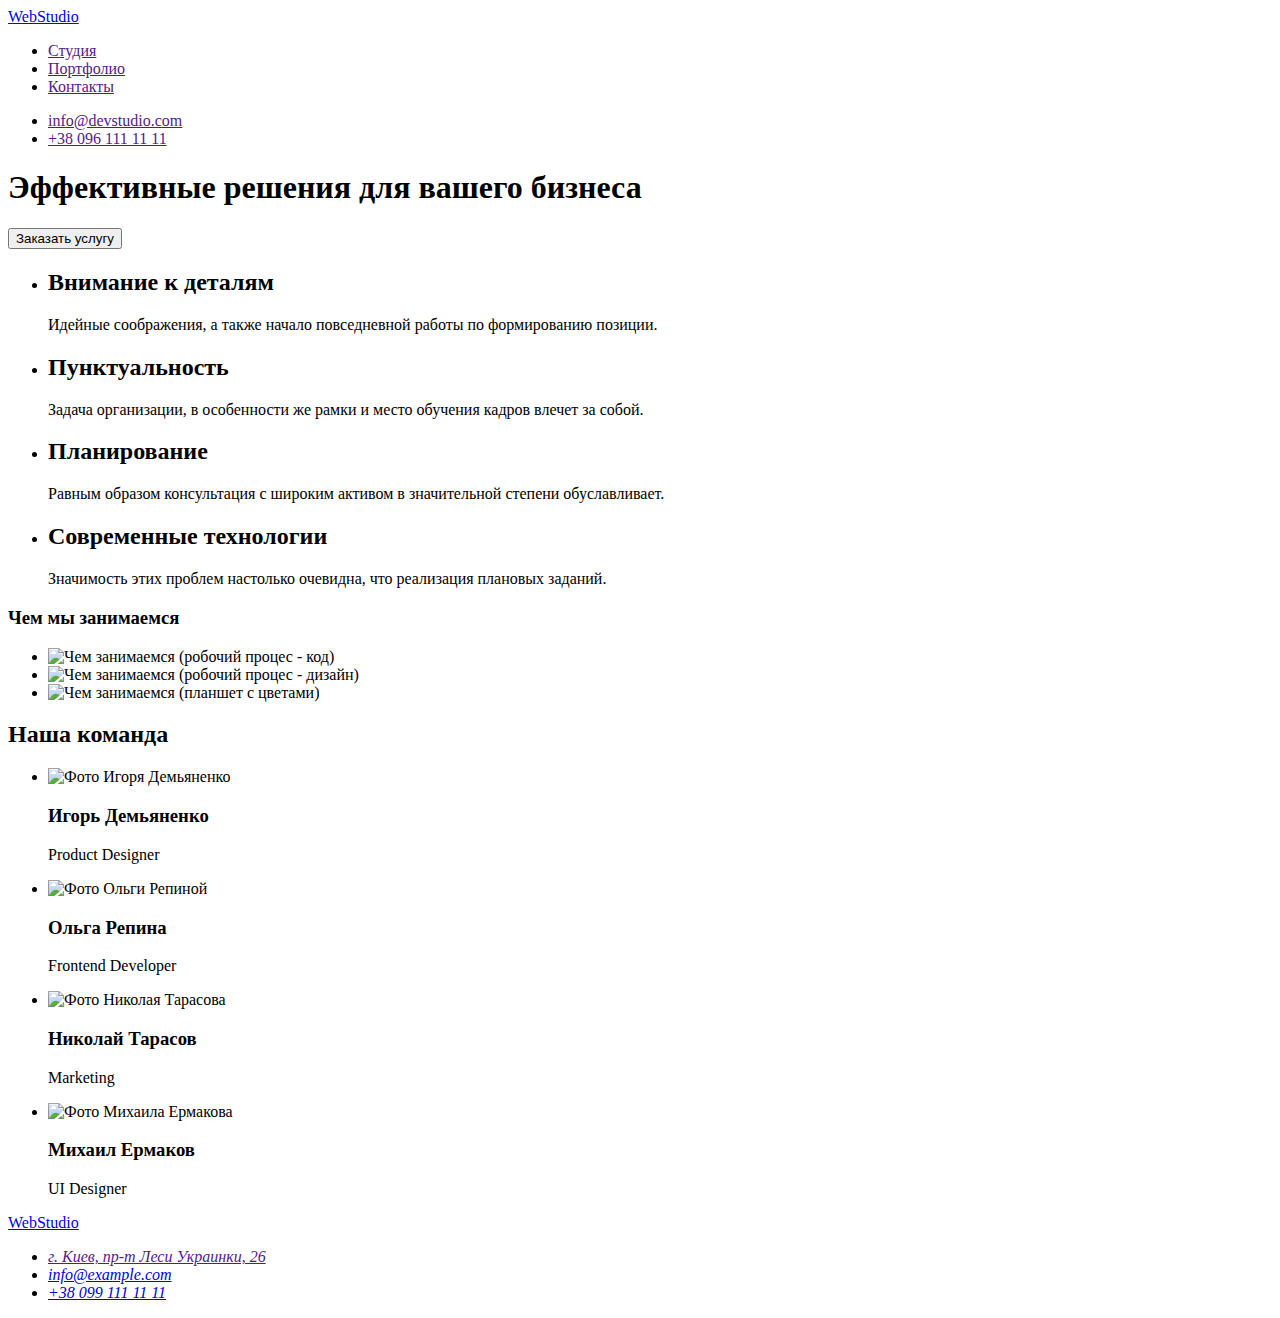
==== index.html @ c99914d7 "дороботка секции" ====
<!DOCTYPE html>
<html lang="en">
<head>
    <meta charset="UTF-8">
    <meta http-equiv="X-UA-Compatible" content="IE=edge">
    <meta name="viewport" content="width=device-width, initial-scale=1.0">
    <title>Document</title>
</head>
<body>
   
    <!--  Webpage header  --> 
    <header>

        <!--  Navigating to other pages  -->
        <nav>
          <a href="/"> WebStudio </a>

          <ul>
             <li><a href="">Студия</a></li>
             <li><a href="">Портфолио</a></li>
             <li><a href="">Контакты</a></li>
          </ul>
        </nav>


          <ul>
             <li><a href="">info@devstudio.com</a></li>
             <li><a href="">+38 096 111 11 11</a></li>
          </ul>

        
    </header>

<main>
    <!--  Hero section  -->
    
        <section>
            <h1>Эффективные решения для вашего бизнеса</h1>
            <button type="button">Заказать услугу</button>
        </section>

    


    <!--  Section 2  -->
    <section>
     <ul>
        <li>
            <h2>Внимание к деталям</h2>
            <p>Идейные соображения, а также начало повседневной работы по формированию позиции.</p>
        </li>
        <li>
            <h2>Пунктуальность</h2>
            <p>Задача организации, в особенности же рамки и место обучения кадров влечет за собой.</p>
        </li>
        <li>
            <h2>Планирование</h2>
            <p>Равным образом консультация с широким активом в значительной степени обуславливает.</p>
        </li>
        <li>
            <h2>Современные технологии</h2>
            <p>Значимость этих проблем настолько очевидна, что реализация плановых заданий.</p>
        </li>
     </ul>
    </section>

    <!--  Section 3  -->
    <section>
     <h3>Чем мы занимаемся</h3>

      <ul>
        <li>
            <img src="/css/imeges/sect2-1.jpg" alt="Чем занимаемся (робочий процес - код)" width="370" />
        </li>
        <li>
            <img src="/css/imeges/sect2-2.jpg" alt="Чем занимаемся (робочий процес - дизайн)" width="370" />
        </li>
        <li>
            <img src="/css/imeges/sect2-3.jpg" alt="Чем занимаемся (планшет с цветами)" width="370" />
        </li>
      </ul>
    </section>


    <!--  Section 4  -->
    <section>
    <h2>Наша команда</h2>

    <ul>
        <li>
            <img src="/css/imeges/sect3-1.jpg" alt=" Фото Игоря Демьяненко " width="270">
            <h3>Игорь Демьяненко</h3>
            <p>Product Designer</p>
        </li>
        <li>
            <img src="/css/imeges/sect3-2.jpg" alt="Фото Ольги Репиной" width="270">
            <h3>Ольга Репина</h3>
            <p>Frontend Developer</p>
        </li>
        <li>
            <img src="/css/imeges/sect3-3.jpg" alt="Фото Николая Тарасова" width="270">
            <h3>Николай Тарасов</h3>
            <p>Marketing</p>
        </li>
        <li>
            <img src="/css/imeges/sect3-4.jpg" alt="Фото Михаила Ермакова" width="270">
            <h3>Михаил Ермаков</h3>
            <p>UI Designer</p>
        </li>
        
    </ul>
    </section>
</main>


<!-- Footer  -->
<footer>

    <a href="/"> WebStudio </a>

    <address>
        <ul>
            <li>
                <a href="">г. Киев, пр-т Леси Украинки, 26</a>
            </li>
            <li>
                <a href="mailto:info@example.com" >info@example.com</a>
            </li>
            <li>
                <a href="tel:+38 099 111 11 11">+38 099 111 11 11</a>
            </li>
        </ul>
    </address>


</footer>
</body>
</html>
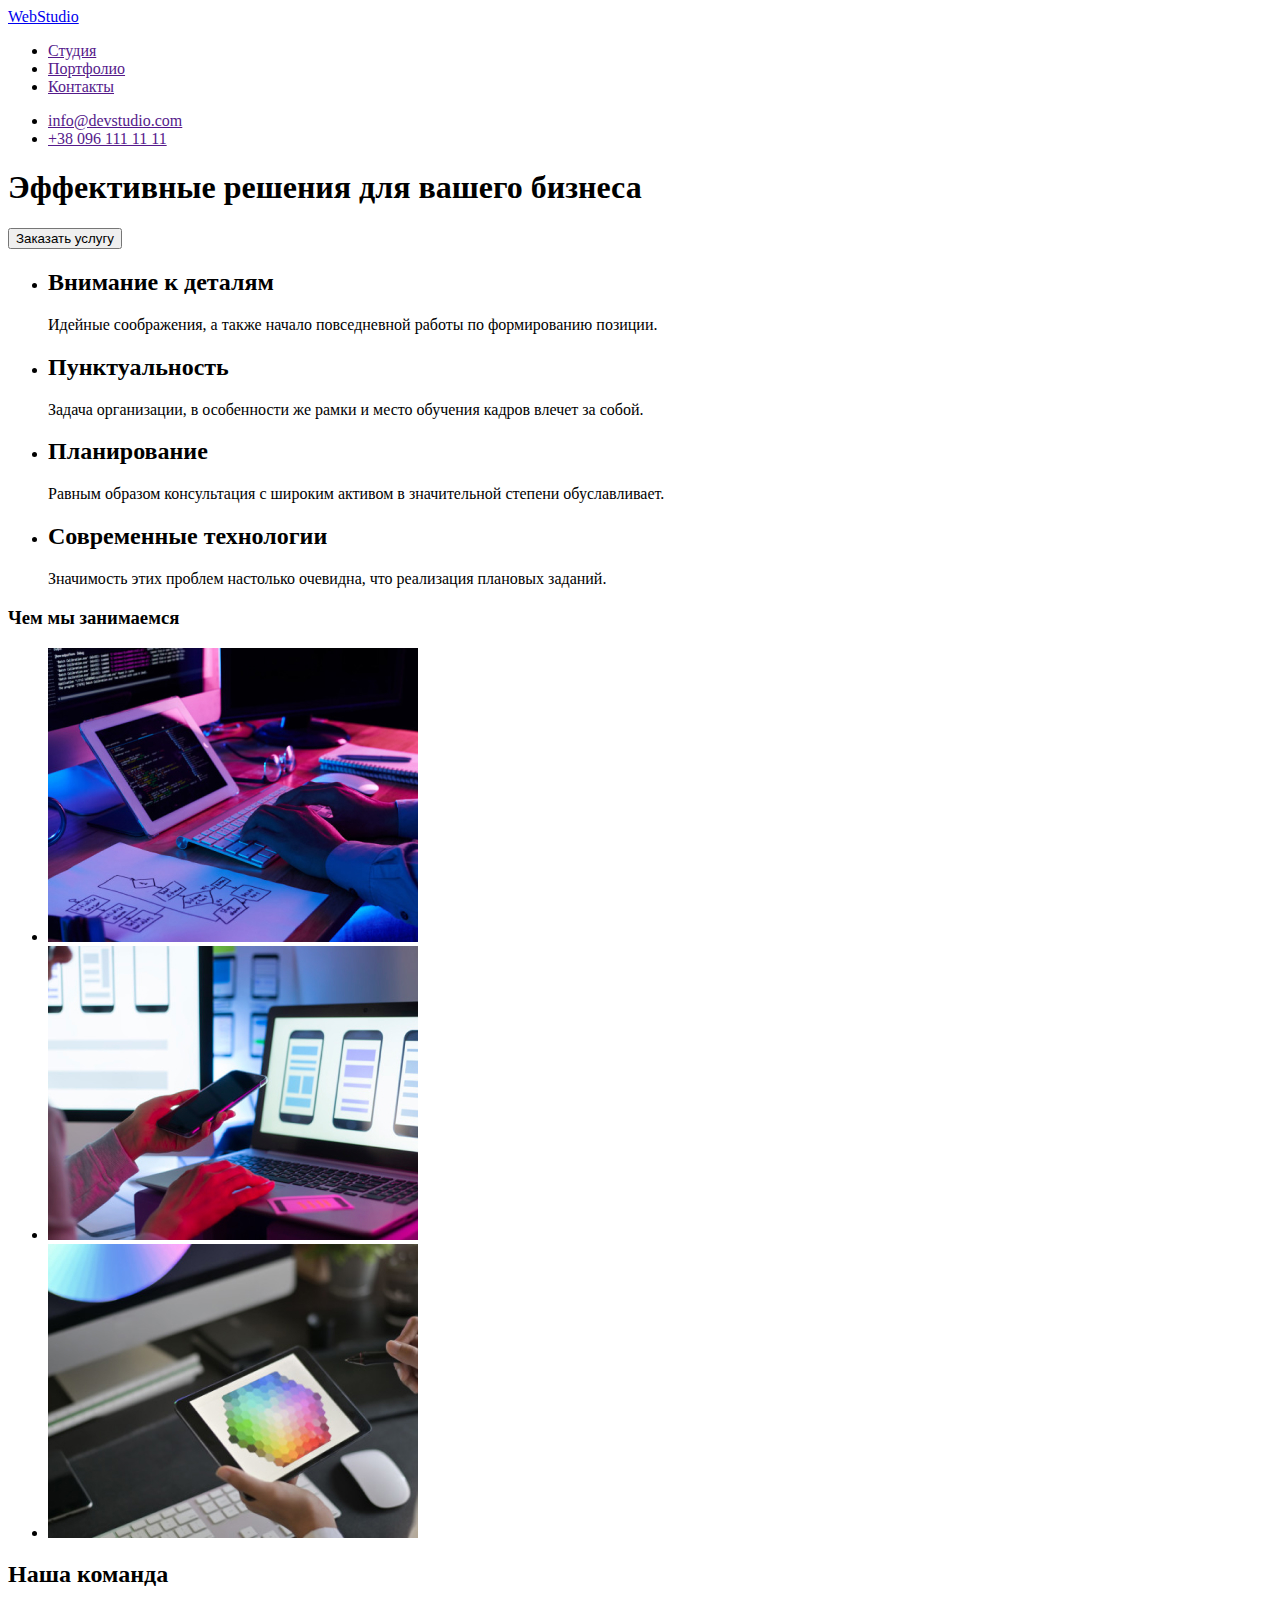
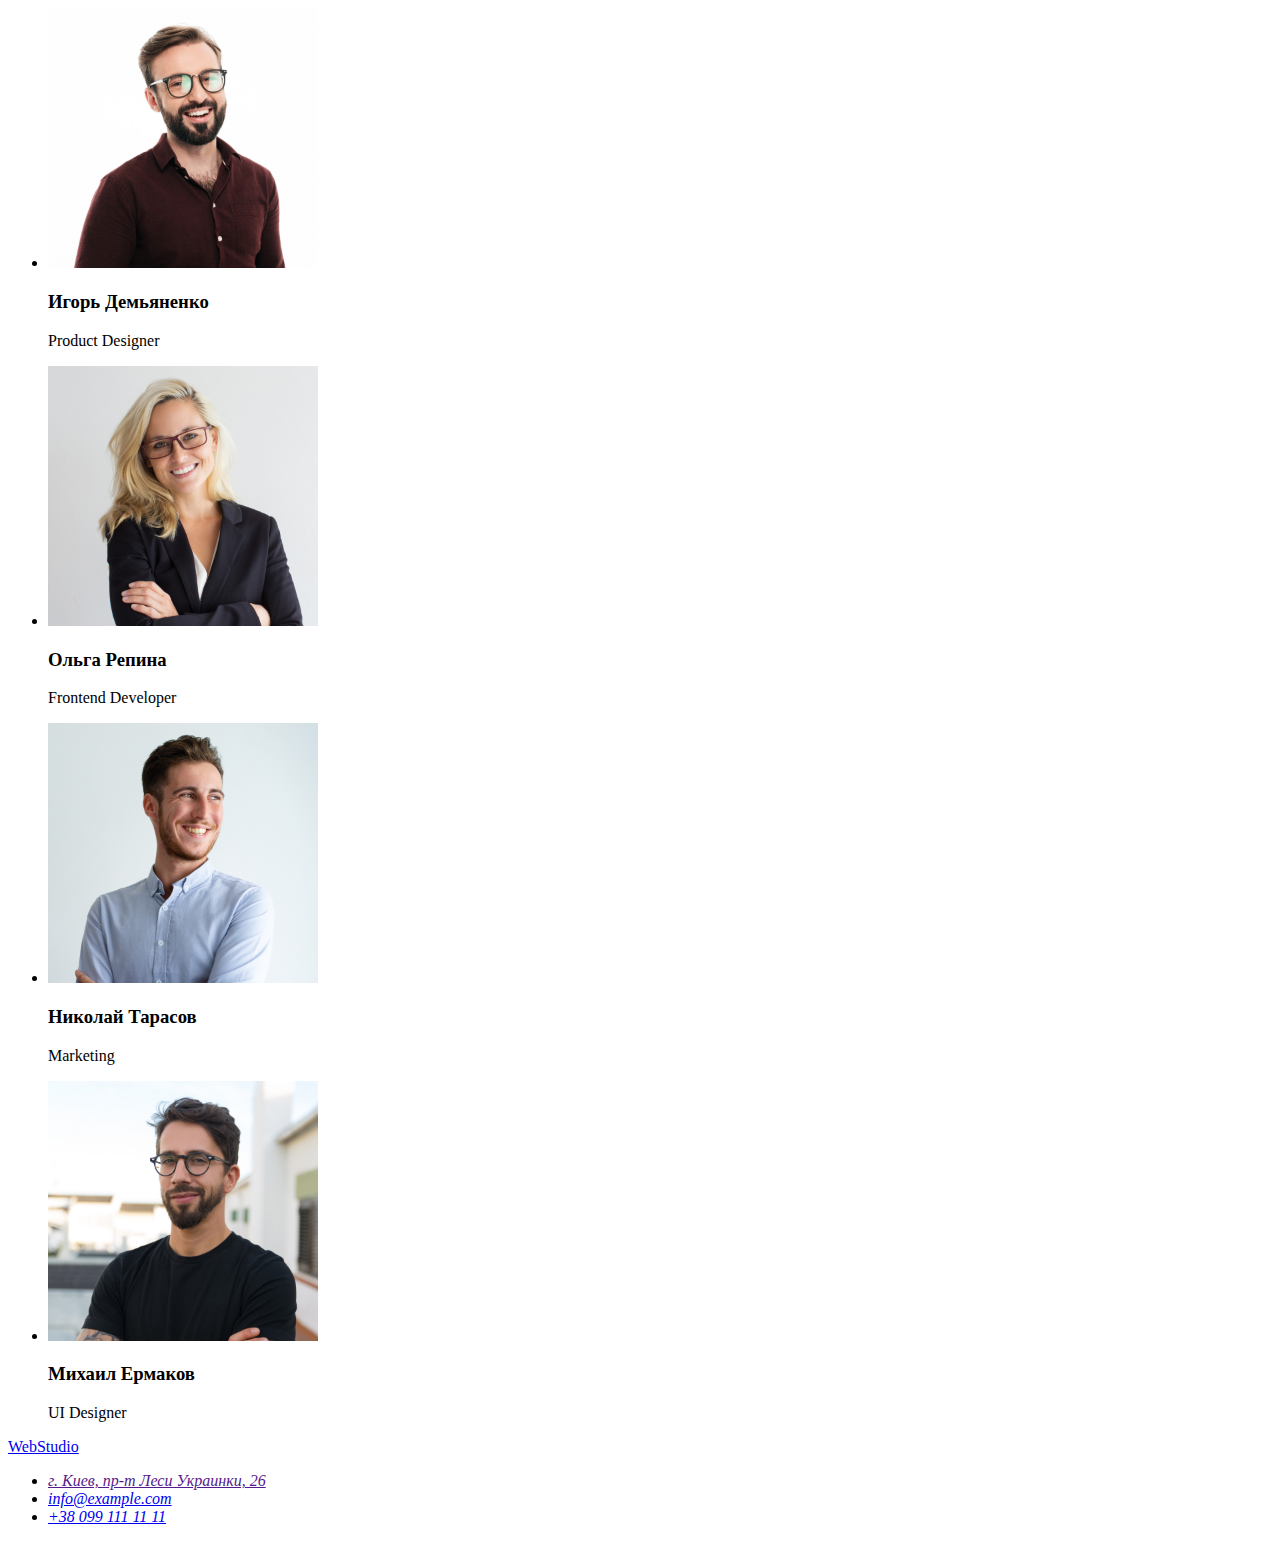
==== commit 76ce4ad3: "дороботка" ====
--- a/index.html
+++ b/index.html
@@ -70,13 +70,13 @@
 
       <ul>
         <li>
-            <img src="/css/imeges/sect2-1.jpg" alt="Чем занимаемся (робочий процес - код)" width="370" />
+            <img src="/imeges/sect2-1.jpg" alt="Чем занимаемся (робочий процес - код)" width="370" />
         </li>
         <li>
-            <img src="/css/imeges/sect2-2.jpg" alt="Чем занимаемся (робочий процес - дизайн)" width="370" />
+            <img src="/imeges/sect2-2.jpg" alt="Чем занимаемся (робочий процес - дизайн)" width="370" />
         </li>
         <li>
-            <img src="/css/imeges/sect2-3.jpg" alt="Чем занимаемся (планшет с цветами)" width="370" />
+            <img src="/imeges/sect2-3.jpg" alt="Чем занимаемся (планшет с цветами)" width="370" />
         </li>
       </ul>
     </section>
@@ -88,22 +88,22 @@
 
     <ul>
         <li>
-            <img src="/css/imeges/sect3-1.jpg" alt=" Фото Игоря Демьяненко " width="270">
+            <img src="/imeges/sect3-1.jpg" alt=" Фото Игоря Демьяненко " width="270">
             <h3>Игорь Демьяненко</h3>
             <p>Product Designer</p>
         </li>
         <li>
-            <img src="/css/imeges/sect3-2.jpg" alt="Фото Ольги Репиной" width="270">
+            <img src="/imeges/sect3-2.jpg" alt="Фото Ольги Репиной" width="270">
             <h3>Ольга Репина</h3>
             <p>Frontend Developer</p>
         </li>
         <li>
-            <img src="/css/imeges/sect3-3.jpg" alt="Фото Николая Тарасова" width="270">
+            <img src="/imeges/sect3-3.jpg" alt="Фото Николая Тарасова" width="270">
             <h3>Николай Тарасов</h3>
             <p>Marketing</p>
         </li>
         <li>
-            <img src="/css/imeges/sect3-4.jpg" alt="Фото Михаила Ермакова" width="270">
+            <img src="/imeges/sect3-4.jpg" alt="Фото Михаила Ермакова" width="270">
             <h3>Михаил Ермаков</h3>
             <p>UI Designer</p>
         </li>
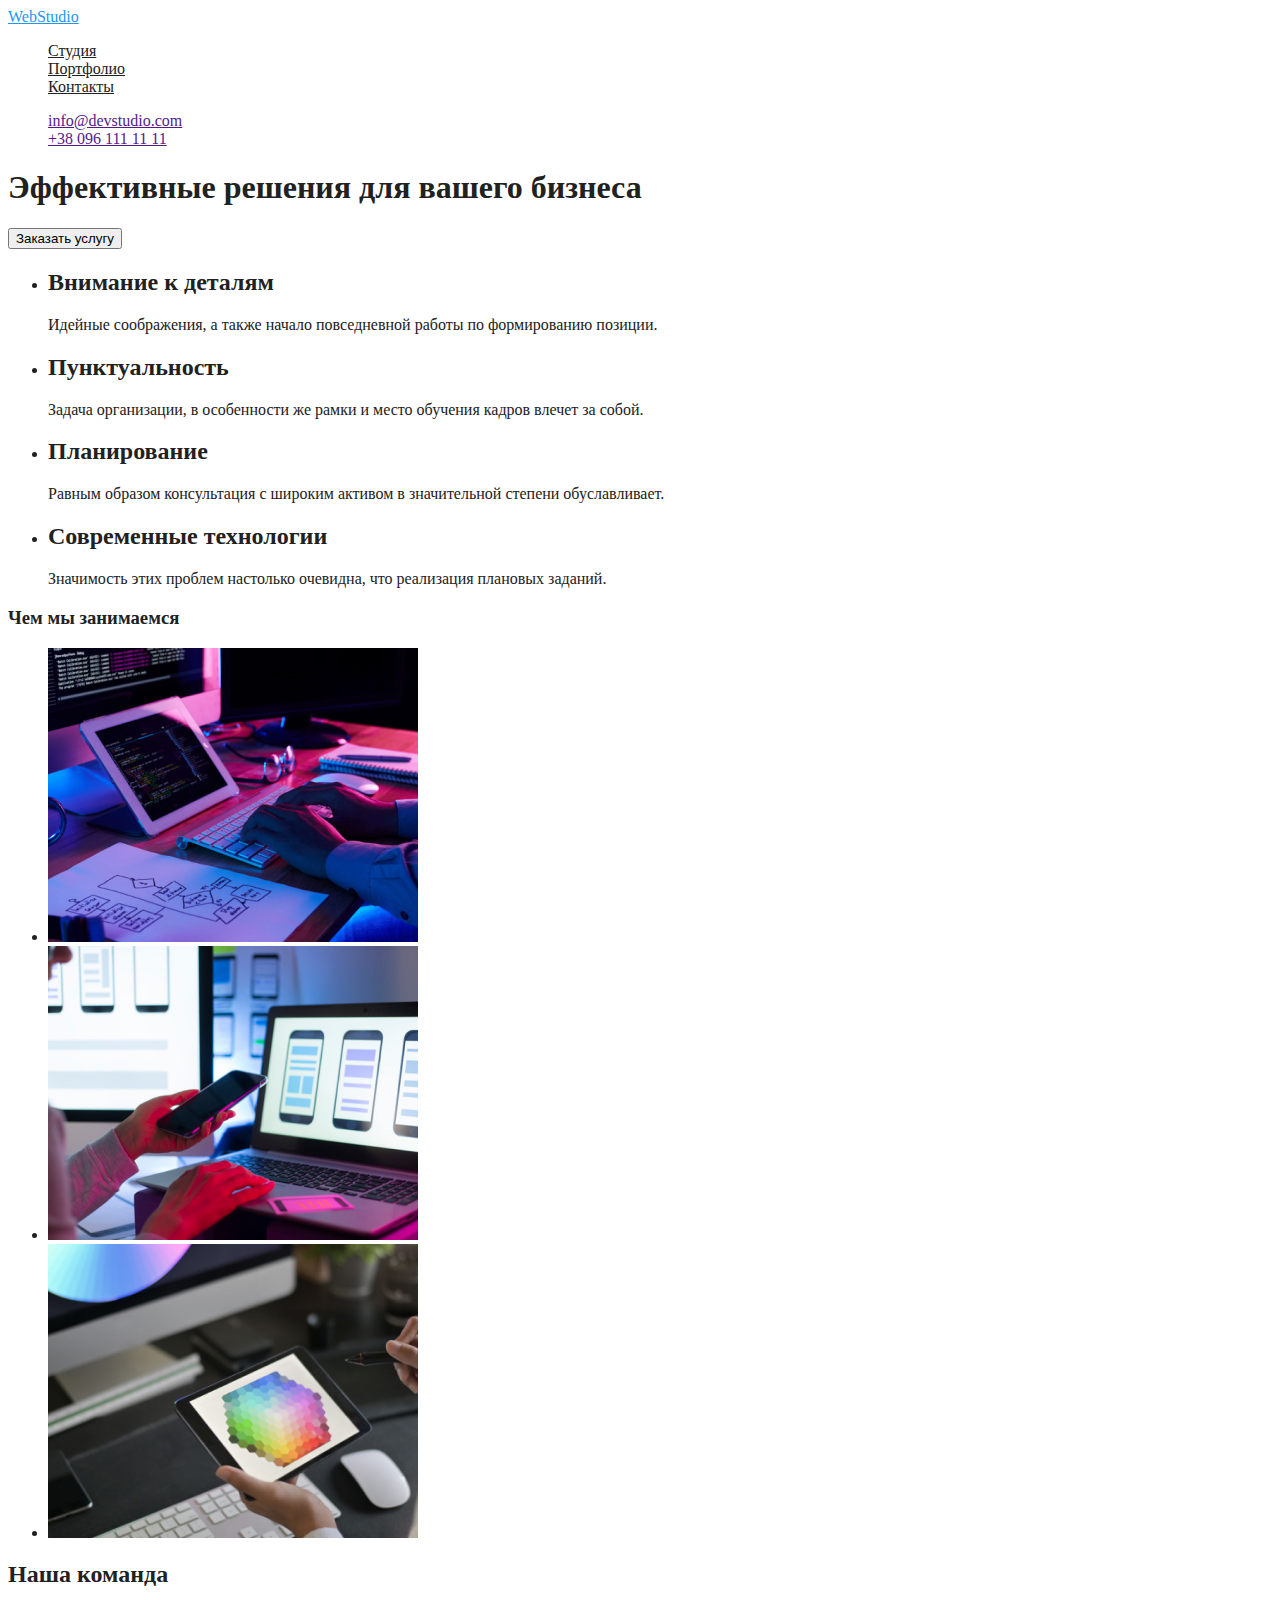
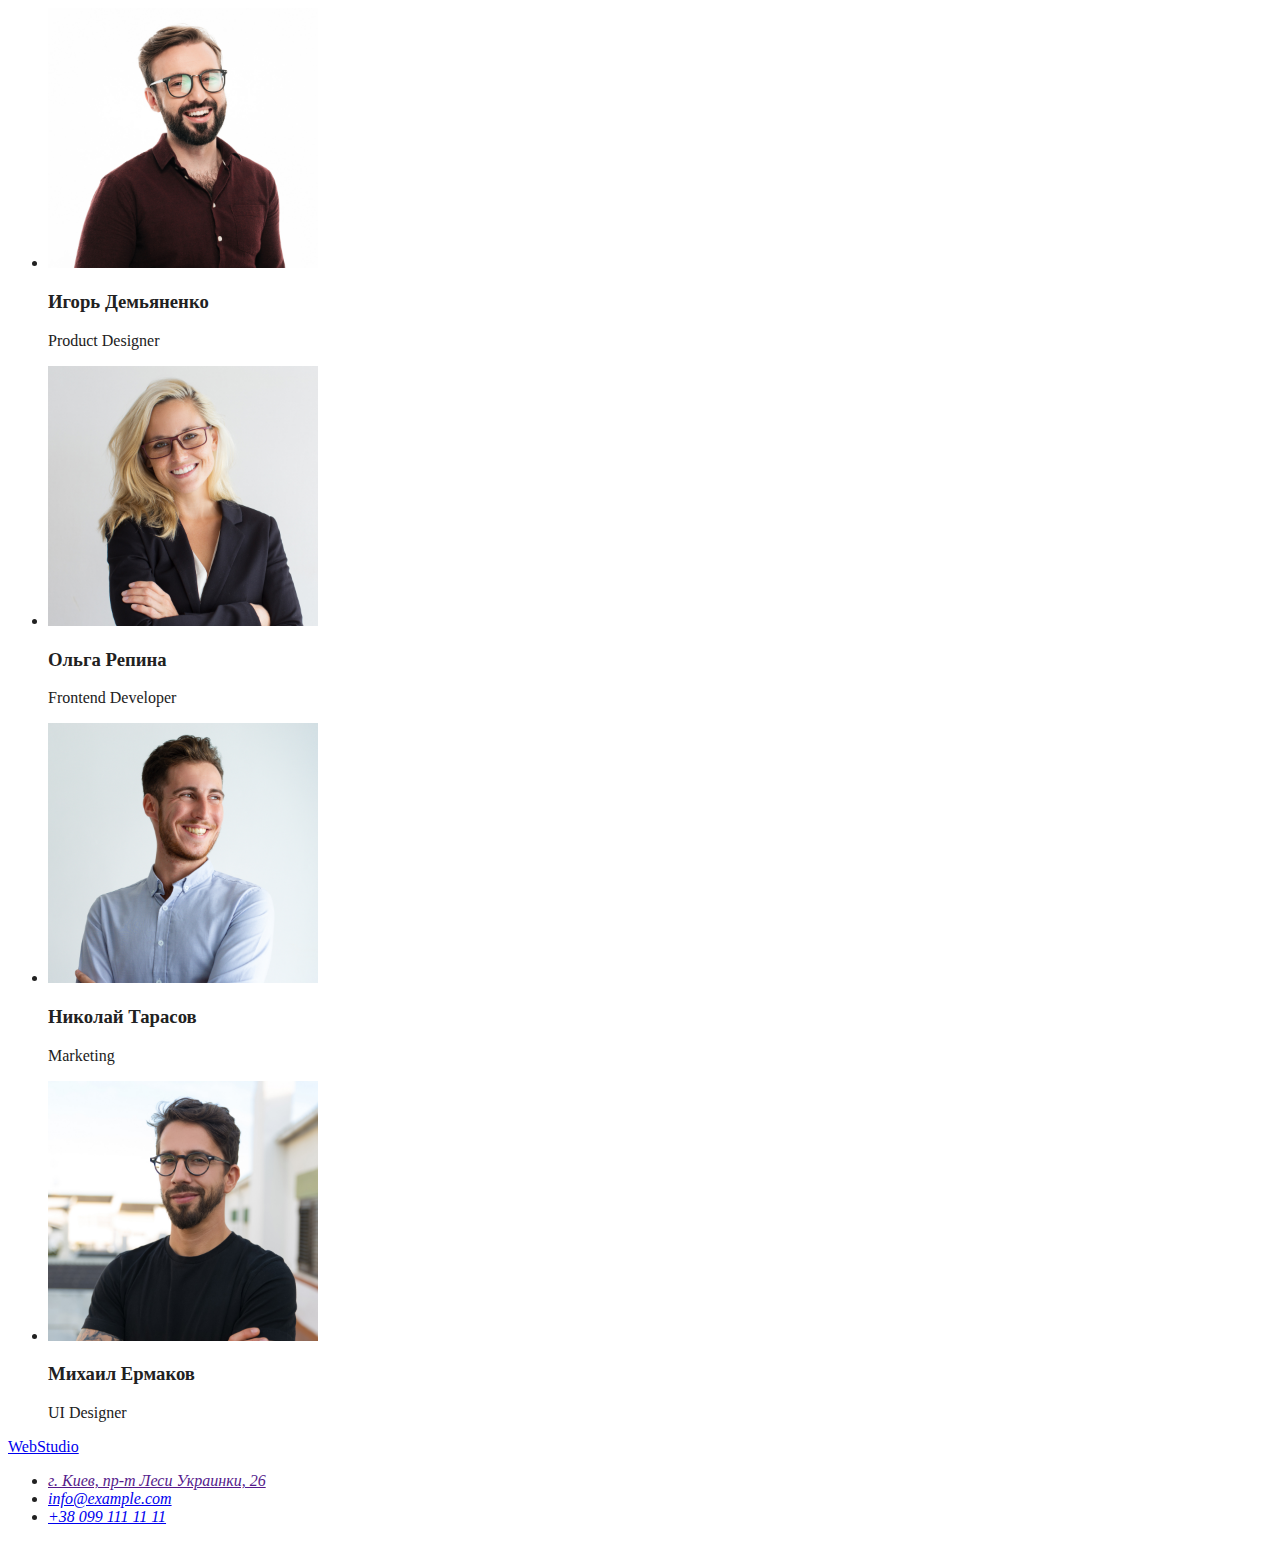
==== commit 1c9e8836: "css start work" ====
--- a/index.html
+++ b/index.html
@@ -5,6 +5,7 @@
     <meta http-equiv="X-UA-Compatible" content="IE=edge">
     <meta name="viewport" content="width=device-width, initial-scale=1.0">
     <title>Document</title>
+    <link rel="stylesheet" href="/css/style.css">
 </head>
 <body>
    
@@ -13,9 +14,9 @@
 
         <!--  Navigating to other pages  -->
         <nav>
-          <a href="/"> WebStudio </a>
+          <a href="/" class="logo"> WebStudio </a>
 
-          <ul>
+          <ul class=" site-nav  list">
              <li><a href="">Студия</a></li>
              <li><a href="">Портфолио</a></li>
              <li><a href="">Контакты</a></li>
@@ -23,7 +24,7 @@
         </nav>
 
 
-          <ul>
+          <ul class="auto-nav  list">
              <li><a href="">info@devstudio.com</a></li>
              <li><a href="">+38 096 111 11 11</a></li>
           </ul>
@@ -98,7 +99,7 @@
             <p>Frontend Developer</p>
         </li>
         <li>
-            <img src="/imeges/sect3-3.jpg" alt="Фото Николая Тарасова" width="270">
+            <img src="./imeges/sect3-3.jpg" alt="Фото Николая Тарасова" width="270">
             <h3>Николай Тарасов</h3>
             <p>Marketing</p>
         </li>
--- a/css/style.css
+++ b/css/style.css
@@ -0,0 +1,20 @@
+body{
+    color: #212121;
+}
+
+.list{
+    list-style: none;
+}
+/* Heder */
+.logo{
+    color: #2196F3;
+}
+
+/* Site navigation */
+.site-nav a{
+    color: #212121;
+}
+.site-nav :hover , 
+.site-nav :focus{
+    color: #2196F3;
+}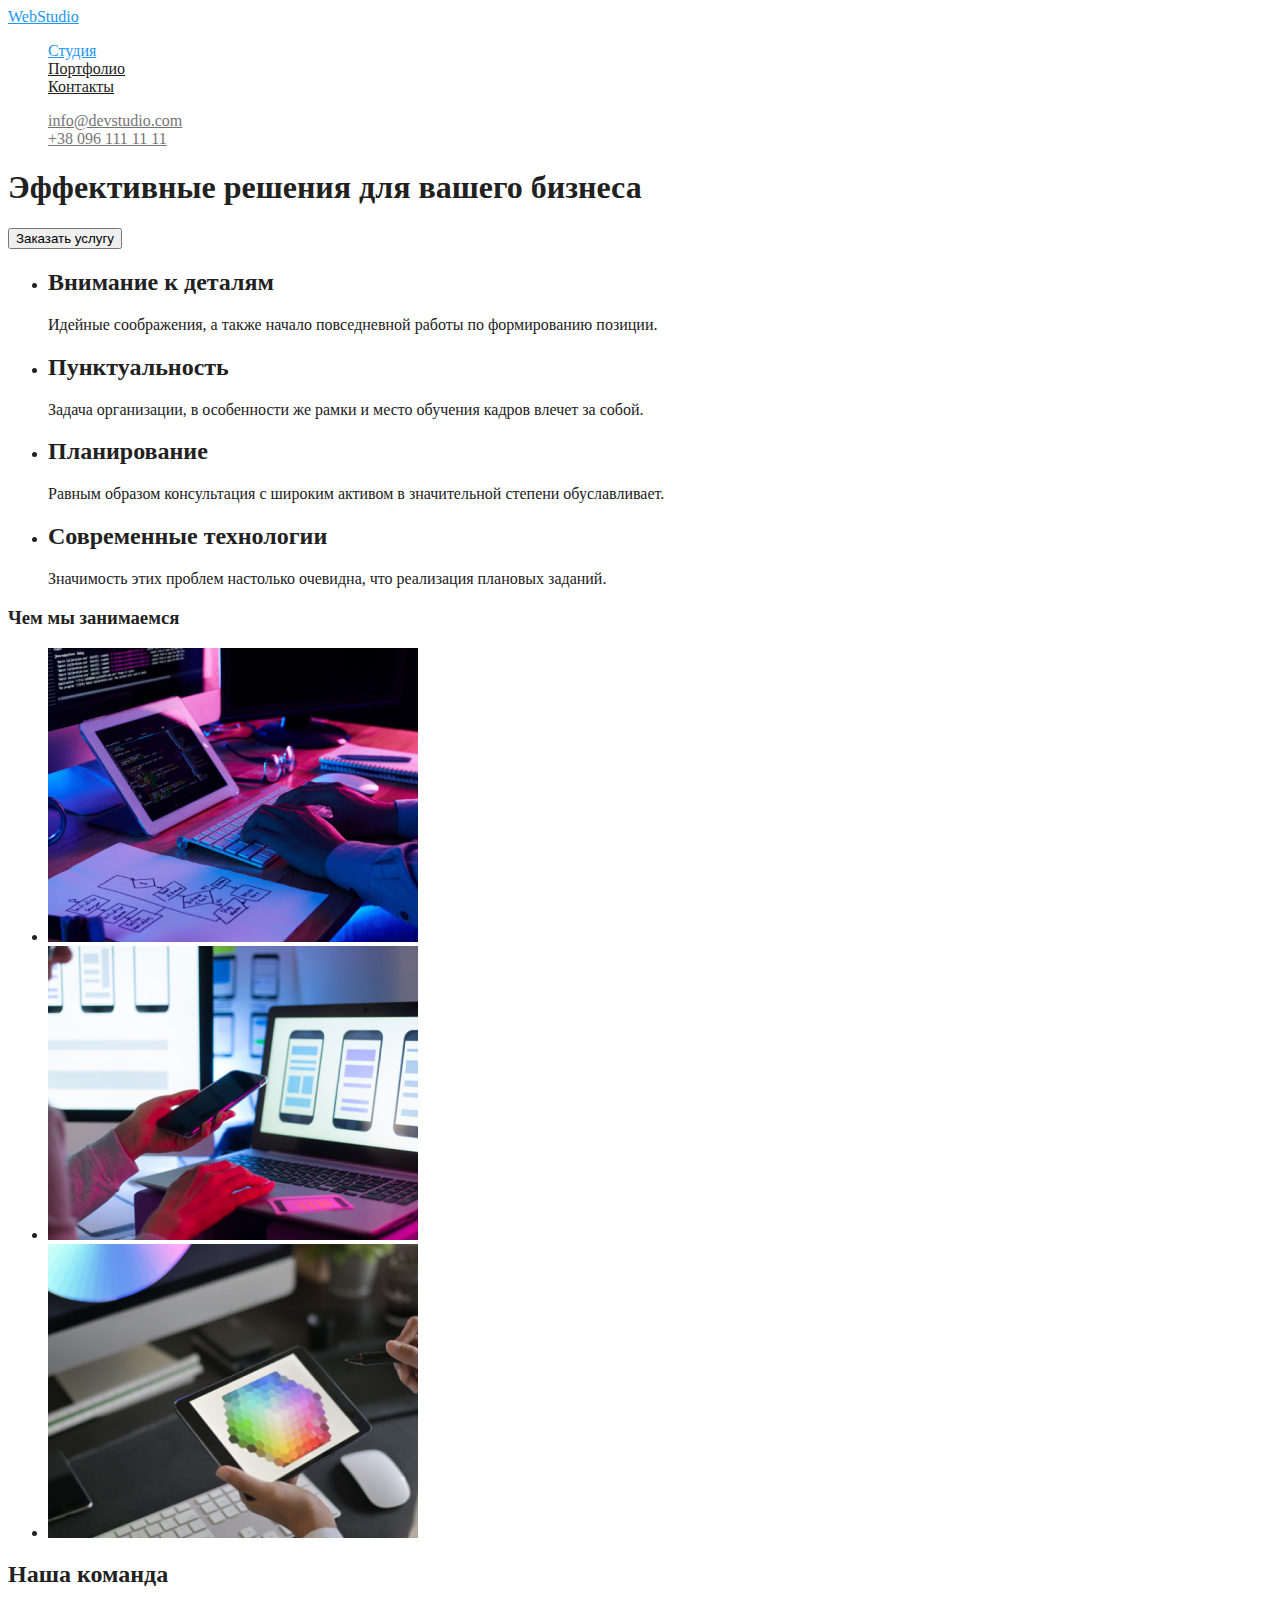
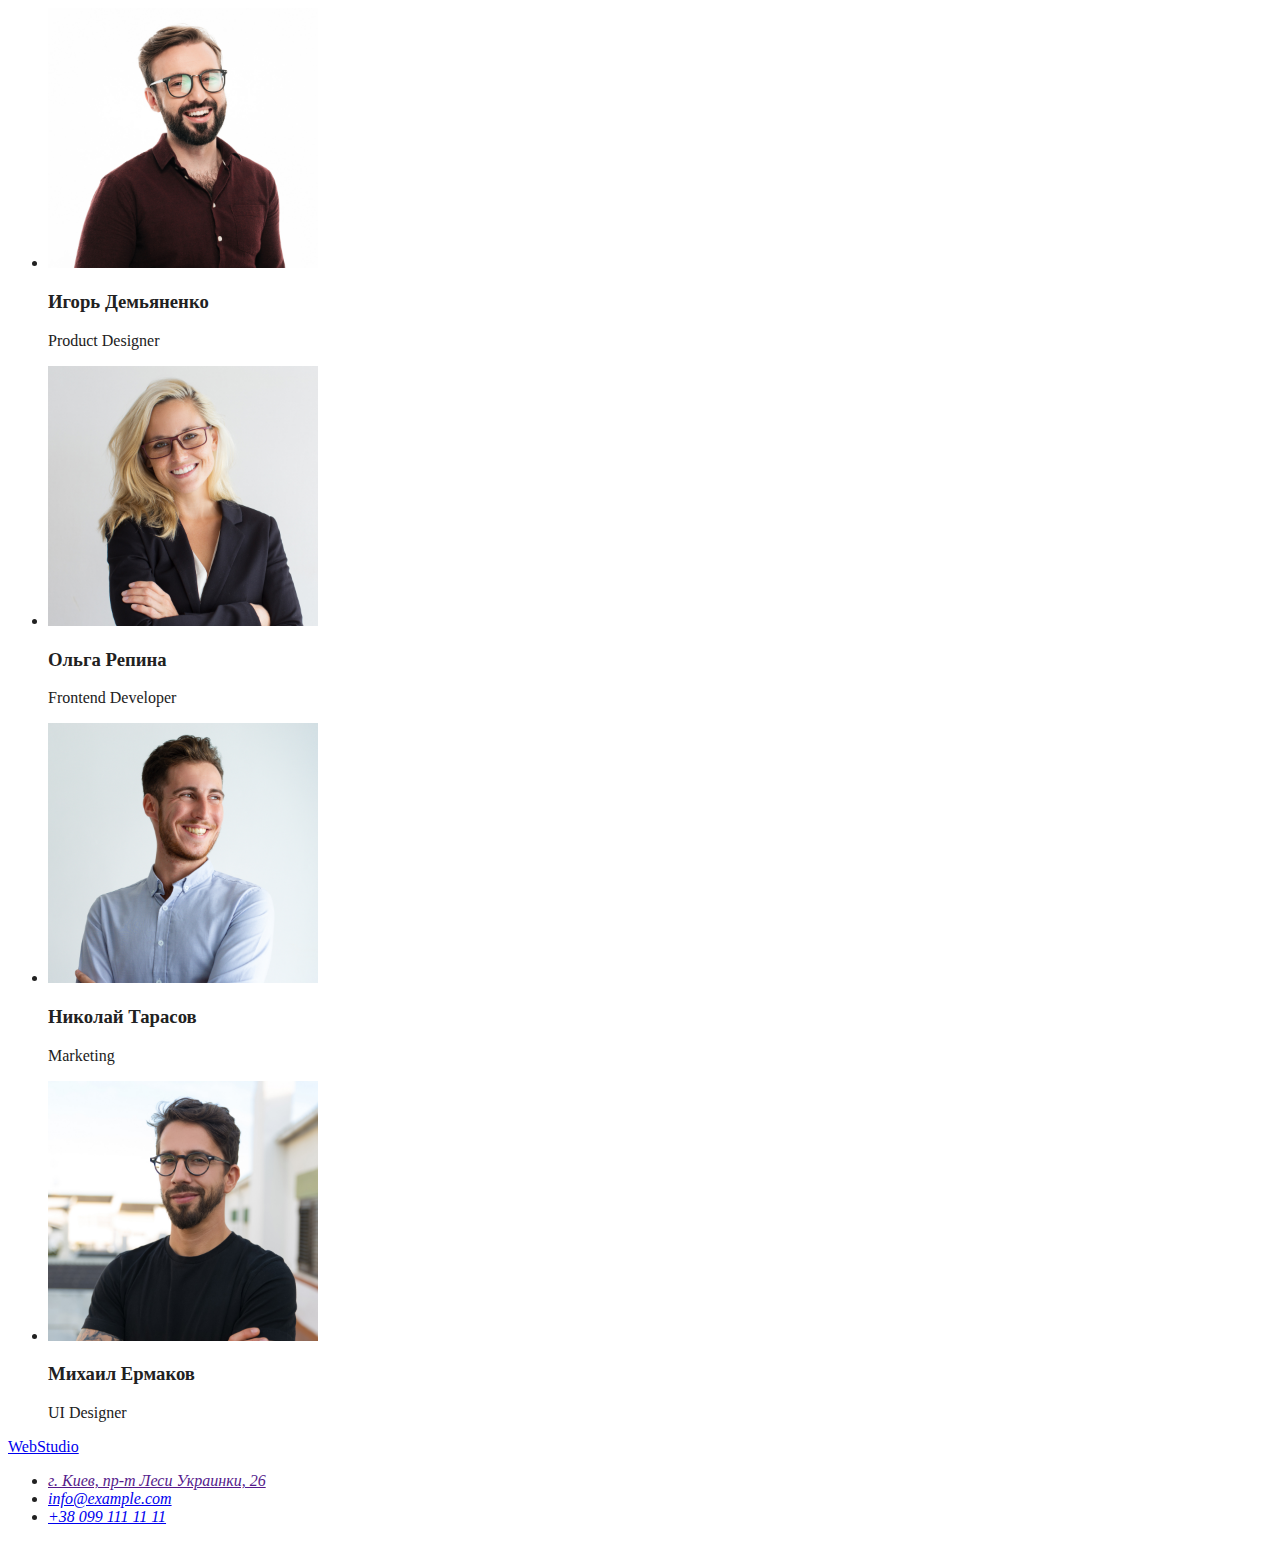
==== commit 6e8e8f47: "начало дз" ====
--- a/index.html
+++ b/index.html
@@ -17,8 +17,8 @@
           <a href="/" class="logo"> WebStudio </a>
 
           <ul class=" site-nav  list">
-             <li><a href="">Студия</a></li>
-             <li><a href="">Портфолио</a></li>
+             <li><a href="" class="current">Студия</a></li>
+             <li><a href="./portfolio.html">Портфолио</a></li>
              <li><a href="">Контакты</a></li>
           </ul>
         </nav>
@@ -33,6 +33,7 @@
     </header>
 
 <main>
+
     <!--  Hero section  -->
     
         <section>
--- a/css/style.css
+++ b/css/style.css
@@ -1,20 +1,86 @@
+:root{
+    --primary-text-color: #212121;
+    --title-text-color: #757575;
+    --accent-color: #FFFFFF;
+    --hover-color: #2196F3;
+    --background-color: #F5F4FA;
+    
+}
+
+
+
 body{
-    color: #212121;
+    color: var(--primary-text-color);
 }
 
 .list{
     list-style: none;
 }
+
 /* Heder */
 .logo{
-    color: #2196F3;
+    color: var(--hover-color);
 }
 
 /* Site navigation */
 .site-nav a{
-    color: #212121;
+    color: var(--primary-text-color);
 }
 .site-nav :hover , 
 .site-nav :focus{
-    color: #2196F3;
+    color: var(--hover-color);
+}
+.site-nav .current{
+    color: var(--hover-color);
+}
+
+.auto-nav a{
+    color: var(--title-text-color);
+}
+.auto-nav :hover,
+.auto-nav :focus{
+    color: var(--hover-color);
+}
+
+/*  Hero section */
+
+.hero-title{
+    color: var(--accent-color);
+}
+
+/* Section 2 */
+
+.work-list .title{
+    color: var(--primary-text-color) ;
+}
+.work-list .paragraph{
+    color: var(--title-text-color);
+}
+
+/* Section 3 */
+
+.section-title{
+    color: var(--primary-text-color);
+}
+
+/* Section 4 */
+
+.team-list .title {
+    color: var(--primary-text-color);
+}
+.team-list .paragraph{
+    color: var(--title-text-color);
+}
+
+
+
+/* Portfolio */
+
+.button-secondary a{
+    color:var(--primary-text-color);
+    background:var(--background-color);
+}
+.button-secondary :hover,
+.button-secondary :focus{
+    background: var(--hover-color);
 }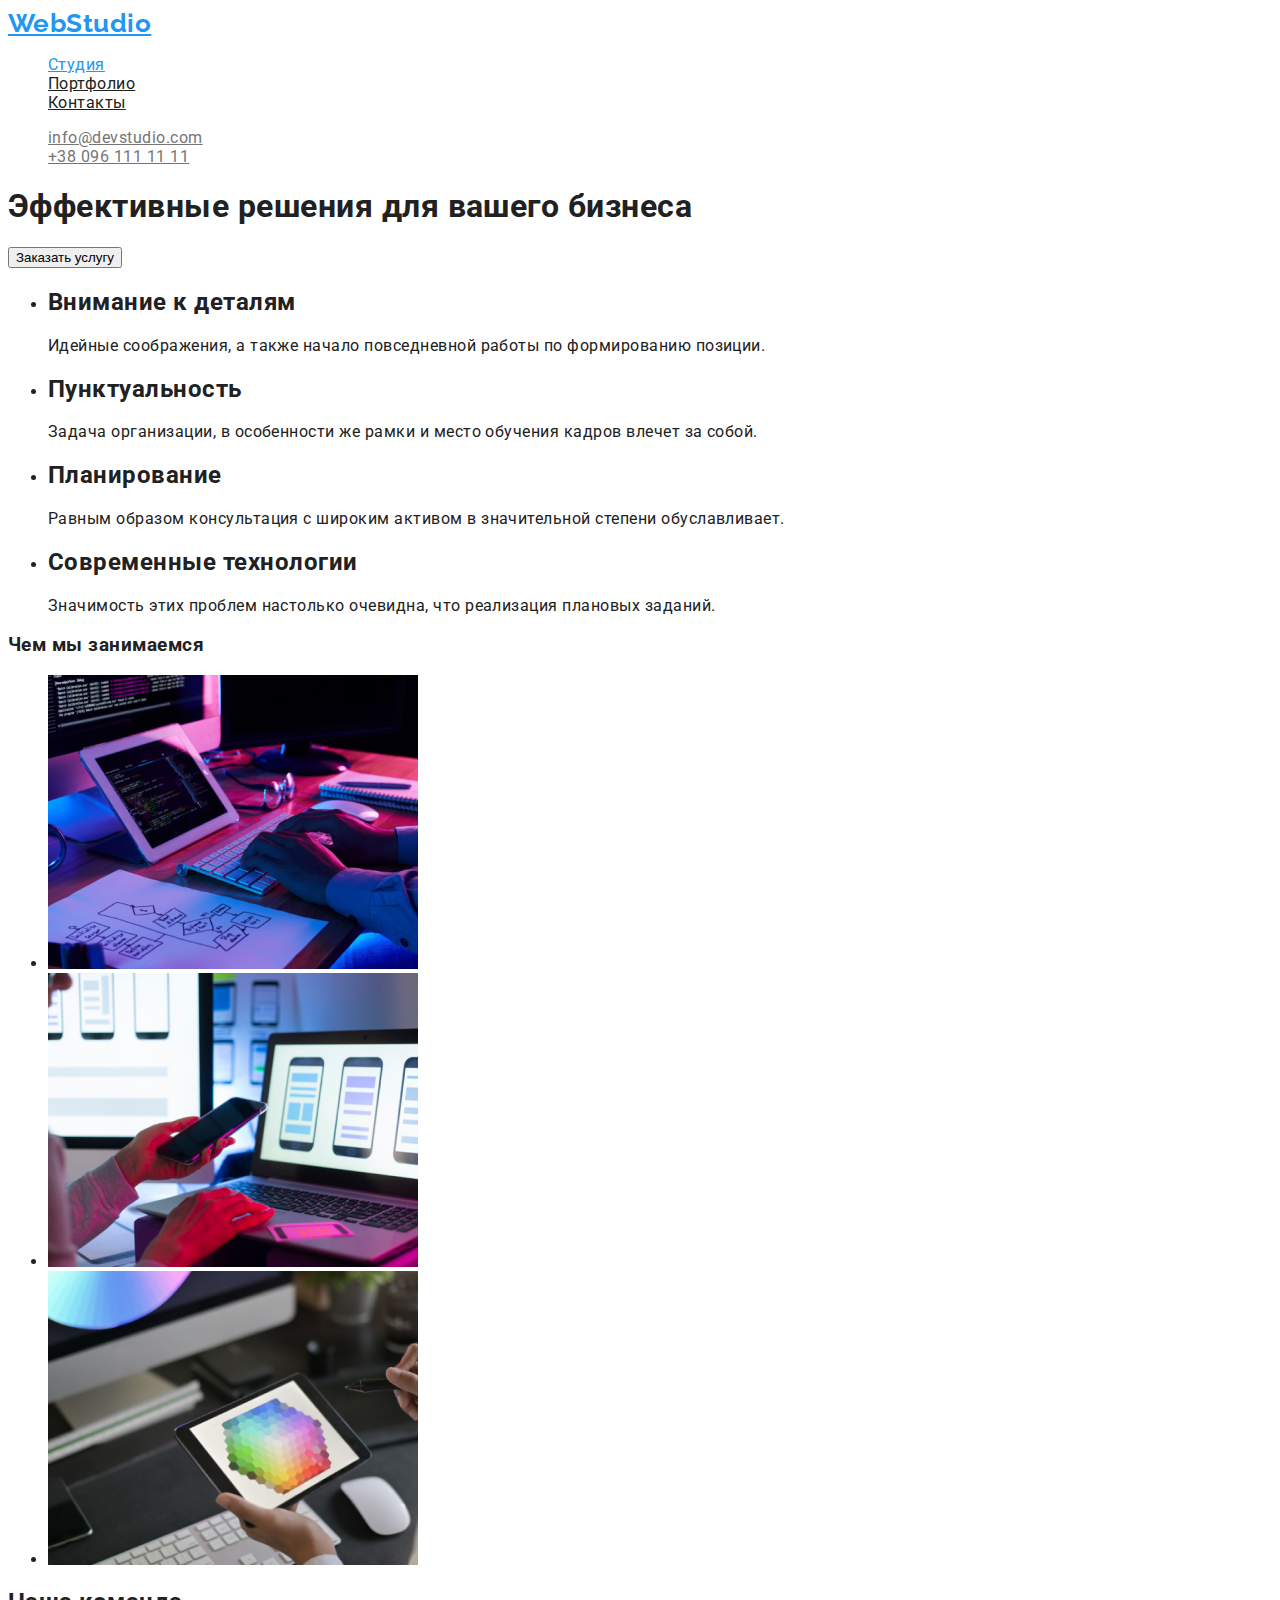
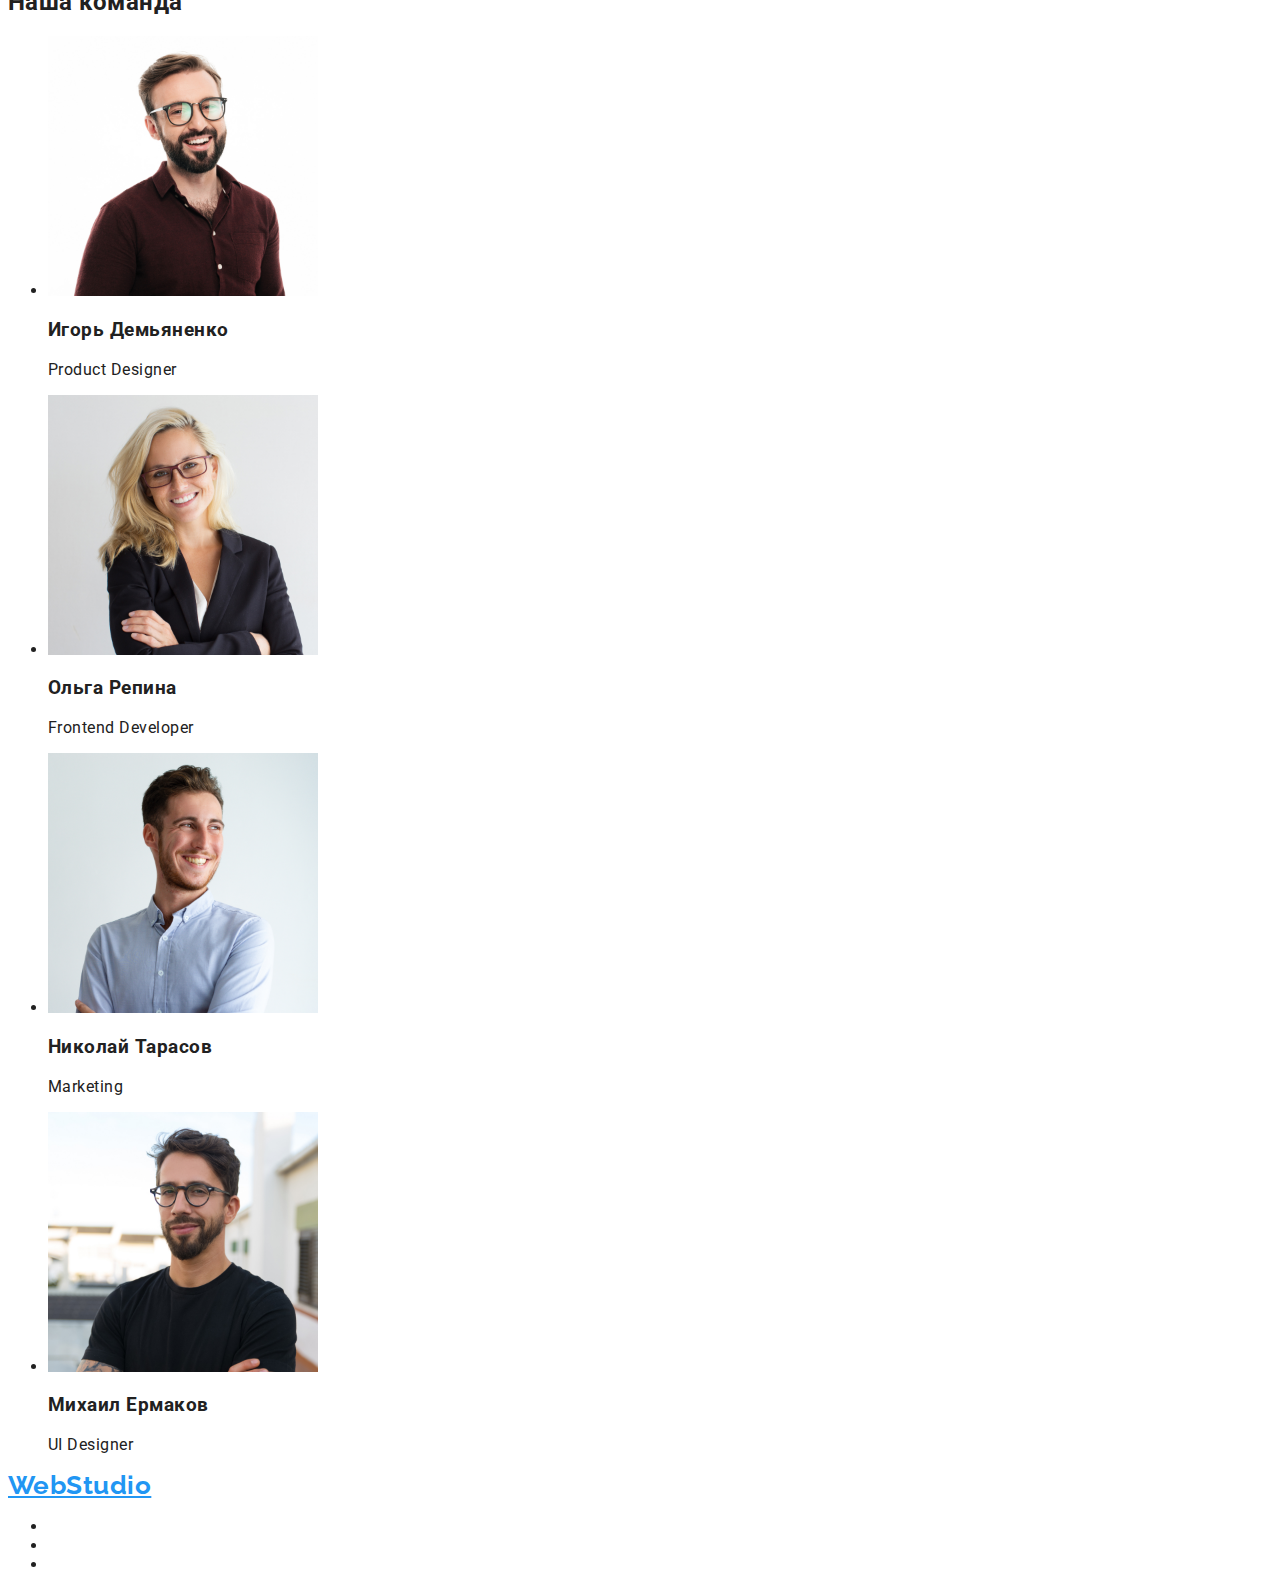
==== commit 34111f4d: "кнопки" ====
--- a/index.html
+++ b/index.html
@@ -5,6 +5,8 @@
     <meta http-equiv="X-UA-Compatible" content="IE=edge">
     <meta name="viewport" content="width=device-width, initial-scale=1.0">
     <title>Document</title>
+    <link href="https://fonts.googleapis.com/css2?family=Raleway:wght@700&family=Roboto:wght@400;500;700;900&display=swap" 
+    rel="stylesheet">
     <link rel="stylesheet" href="/css/style.css">
 </head>
 <body>
@@ -118,12 +120,12 @@
 <!-- Footer  -->
 <footer>
 
-    <a href="/"> WebStudio </a>
+    <a href="/" class="logo"> WebStudio </a>
 
     <address>
-        <ul>
+        <ul class="info">
             <li>
-                <a href="">г. Киев, пр-т Леси Украинки, 26</a>
+                <a href="" class="adress">г. Киев, пр-т Леси Украинки, 26</a>
             </li>
             <li>
                 <a href="mailto:info@example.com" >info@example.com</a>
@@ -131,7 +133,7 @@
             <li>
                 <a href="tel:+38 099 111 11 11">+38 099 111 11 11</a>
             </li>
-        </ul>
+         </ul>
     </address>
 
 
--- a/css/style.css
+++ b/css/style.css
@@ -4,6 +4,7 @@
     --accent-color: #FFFFFF;
     --hover-color: #2196F3;
     --background-color: #F5F4FA;
+    --footer-color: rgba(255, 255, 255, 0.6);
     
 }
 
@@ -11,6 +12,9 @@
 
 body{
     color: var(--primary-text-color);
+
+    font-family: Roboto;
+    letter-spacing: 0.03em;
 }
 
 .list{
@@ -20,6 +24,10 @@
 /* Heder */
 .logo{
     color: var(--hover-color);
+    font-family: Raleway;
+    font-weight: bold;
+    font-size: 26px;
+    line-height: 1.19;
 }
 
 /* Site navigation */
@@ -72,6 +80,21 @@
     color: var(--title-text-color);
 }
 
+/*  Footer  */
+
+.info .adress{
+    color: var(--accent-color);
+}
+
+.info a{
+    color: var(--footer-color);
+}
+
+.info :hover,
+.info :focus{
+    color: var(--hover-color);
+}
+
 
 
 /* Portfolio */
@@ -80,7 +103,3 @@
     color:var(--primary-text-color);
     background:var(--background-color);
 }
-.button-secondary :hover,
-.button-secondary :focus{
-    background: var(--hover-color);
-}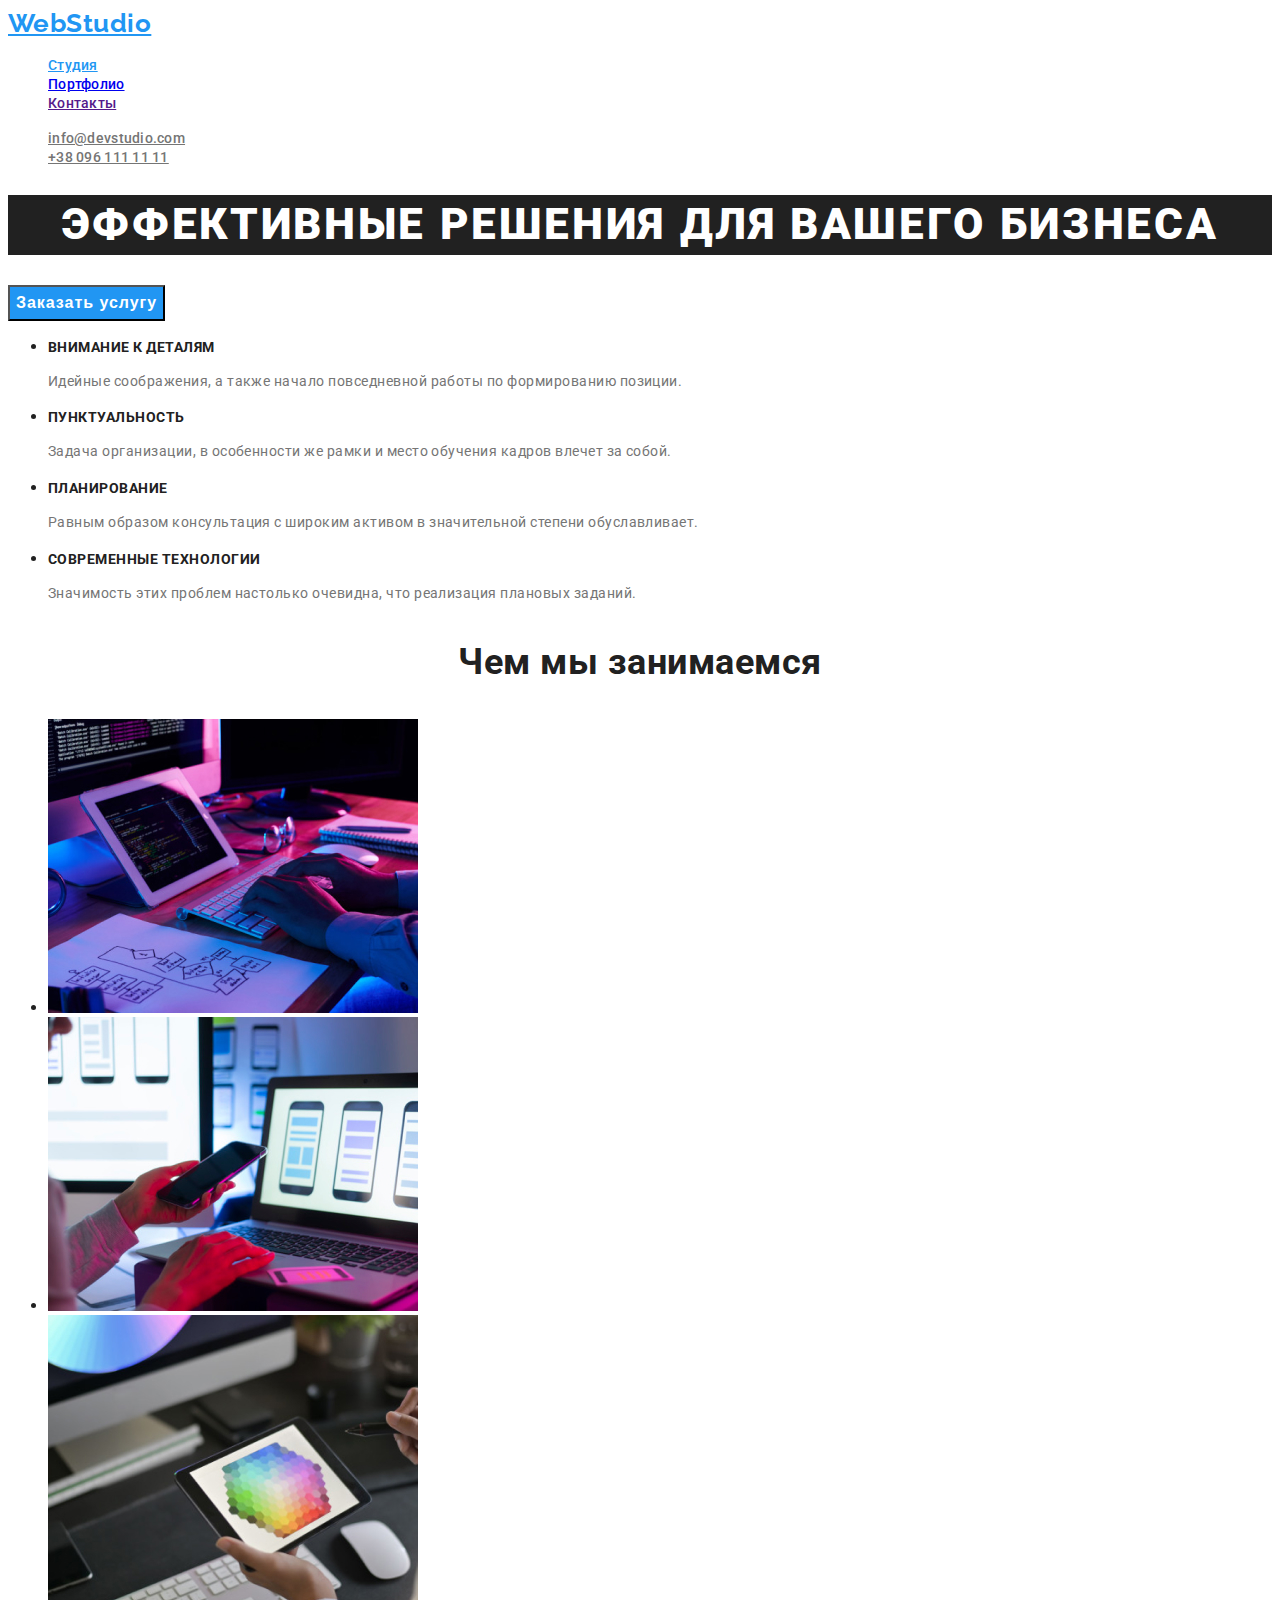
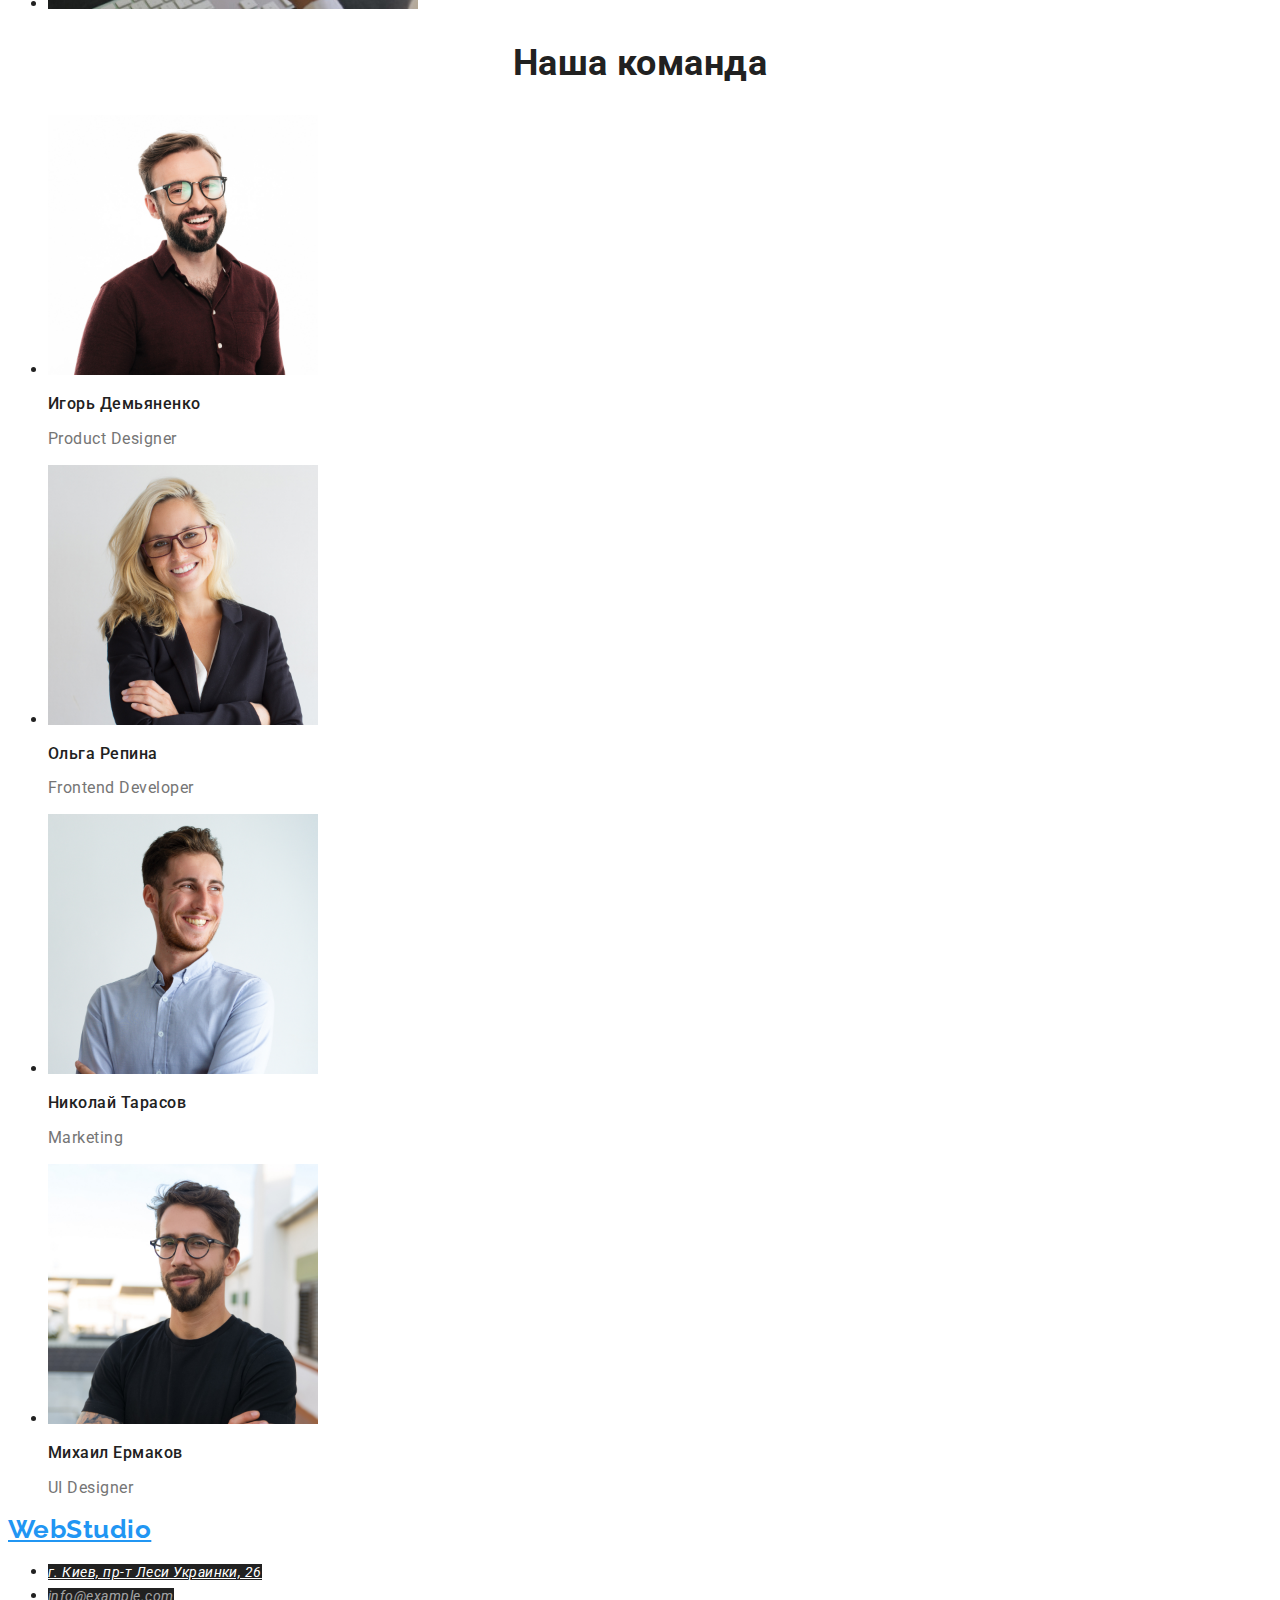
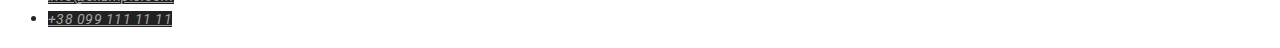
==== commit 6289ec0d: "шрифты" ====
--- a/index.html
+++ b/index.html
@@ -39,8 +39,8 @@
     <!--  Hero section  -->
     
         <section>
-            <h1>Эффективные решения для вашего бизнеса</h1>
-            <button type="button">Заказать услугу</button>
+            <h1 class="hero-title">Эффективные решения для вашего бизнеса</h1>
+            <button type="button" class="button">Заказать услугу</button>
         </section>
 
     
@@ -48,29 +48,29 @@
 
     <!--  Section 2  -->
     <section>
-     <ul>
+     <ul class="work-list">
         <li>
-            <h2>Внимание к деталям</h2>
-            <p>Идейные соображения, а также начало повседневной работы по формированию позиции.</p>
+            <h2 class="title">Внимание к деталям</h2>
+            <p class="paragraph">Идейные соображения, а также начало повседневной работы по формированию позиции.</p>
         </li>
         <li>
-            <h2>Пунктуальность</h2>
-            <p>Задача организации, в особенности же рамки и место обучения кадров влечет за собой.</p>
+            <h2 class="title">Пунктуальность</h2>
+            <p class="paragraph">Задача организации, в особенности же рамки и место обучения кадров влечет за собой.</p>
         </li>
         <li>
-            <h2>Планирование</h2>
-            <p>Равным образом консультация с широким активом в значительной степени обуславливает.</p>
+            <h2 class="title">Планирование</h2>
+            <p class="paragraph">Равным образом консультация с широким активом в значительной степени обуславливает.</p>
         </li>
         <li>
-            <h2>Современные технологии</h2>
-            <p>Значимость этих проблем настолько очевидна, что реализация плановых заданий.</p>
+            <h2 class="title">Современные технологии</h2>
+            <p class="paragraph">Значимость этих проблем настолько очевидна, что реализация плановых заданий.</p>
         </li>
      </ul>
     </section>
 
     <!--  Section 3  -->
     <section>
-     <h3>Чем мы занимаемся</h3>
+     <h3 class="section">Чем мы занимаемся</h3>
 
       <ul>
         <li>
@@ -88,28 +88,28 @@
 
     <!--  Section 4  -->
     <section>
-    <h2>Наша команда</h2>
+    <h2 class="section">Наша команда</h2>
 
-    <ul>
+    <ul class="team-list">
         <li>
             <img src="/imeges/sect3-1.jpg" alt=" Фото Игоря Демьяненко " width="270">
-            <h3>Игорь Демьяненко</h3>
-            <p>Product Designer</p>
+            <h3 class="title">Игорь Демьяненко</h3>
+            <p class="paragraph">Product Designer</p>
         </li>
         <li>
             <img src="/imeges/sect3-2.jpg" alt="Фото Ольги Репиной" width="270">
-            <h3>Ольга Репина</h3>
-            <p>Frontend Developer</p>
+            <h3 class="title">Ольга Репина</h3>
+            <p class="paragraph">Frontend Developer</p>
         </li>
         <li>
             <img src="./imeges/sect3-3.jpg" alt="Фото Николая Тарасова" width="270">
-            <h3>Николай Тарасов</h3>
-            <p>Marketing</p>
+            <h3 class="title">Николай Тарасов</h3>
+            <p class="paragraph">Marketing</p>
         </li>
         <li>
             <img src="/imeges/sect3-4.jpg" alt="Фото Михаила Ермакова" width="270">
-            <h3>Михаил Ермаков</h3>
-            <p>UI Designer</p>
+            <h3 class="title">Михаил Ермаков</h3>
+            <p class="paragraph">UI Designer</p>
         </li>
         
     </ul>
--- a/css/style.css
+++ b/css/style.css
@@ -32,7 +32,10 @@
 
 /* Site navigation */
 .site-nav a{
-    color: var(--primary-text-color);
+    font-weight: 500;
+    font-size: 14px;
+    line-height: 1.14;
+    letter-spacing: 0.02em;
 }
 .site-nav :hover , 
 .site-nav :focus{
@@ -44,6 +47,10 @@
 
 .auto-nav a{
     color: var(--title-text-color);
+    font-weight: 500;
+    font-size: 14px;
+    line-height: 1.14;
+    letter-spacing: 0.02em;
 }
 .auto-nav :hover,
 .auto-nav :focus{
@@ -54,40 +61,70 @@
 
 .hero-title{
     color: var(--accent-color);
+    font-weight: 900;
+    font-size: 44px;
+    line-height: 1.36;
+    text-align: center;
+    letter-spacing: 0.06em;
+    text-transform: uppercase;
+    background: #212121;
 }
+
+.button{
+    color: var(--accent-color);
+    background: var(--hover-color);
+    font-weight: 700;
+    font-size: 16px;
+    line-height: 1.87;
+    letter-spacing: 0.06em;
+}
+
 
 /* Section 2 */
 
 .work-list .title{
     color: var(--primary-text-color) ;
+    font-weight: 700;
+    font-size: 14px;
+    line-height: 1.14;
+    text-transform: uppercase;
 }
 .work-list .paragraph{
     color: var(--title-text-color);
+    font-size: 14px;
+    line-height: 1.7;
 }
 
 /* Section 3 */
 
-.section-title{
+.section{
     color: var(--primary-text-color);
+    font-size: 36px;
+    line-height: 1.16;
+    text-align: center;
 }
 
 /* Section 4 */
 
 .team-list .title {
     color: var(--primary-text-color);
+    font-weight: 500;
+    font-size: 16px;
+    line-height: 1.18;
 }
 .team-list .paragraph{
     color: var(--title-text-color);
+    font-size: 16px;
+    line-height: 1.18;
 }
 
 /*  Footer  */
 
-.info .adress{
-    color: var(--accent-color);
-}
-
 .info a{
     color: var(--footer-color);
+    font-size: 14px;
+    line-height: 1.7;
+    background: var(--primary-text-color);
 }
 
 .info :hover,
@@ -95,11 +132,33 @@
     color: var(--hover-color);
 }
 
+.info .adress{
+    color: var(--accent-color);
+}
+
+
+
 
 
 /* Portfolio */
 
-.button-secondary a{
+.button-secondary{
     color:var(--primary-text-color);
     background:var(--background-color);
+    font-weight: 500;
+    font-size: 16px;
+    line-height: 1.62;
 }
+
+.example .heaad{
+    color: var(--primary-text-color);
+    font-weight: 700;
+    font-size: 18px;
+    line-height: 2;
+}
+
+.example .indent{
+    color: var(--title-text-color);
+    font-size: 16px;
+    line-height: 1.87;
+}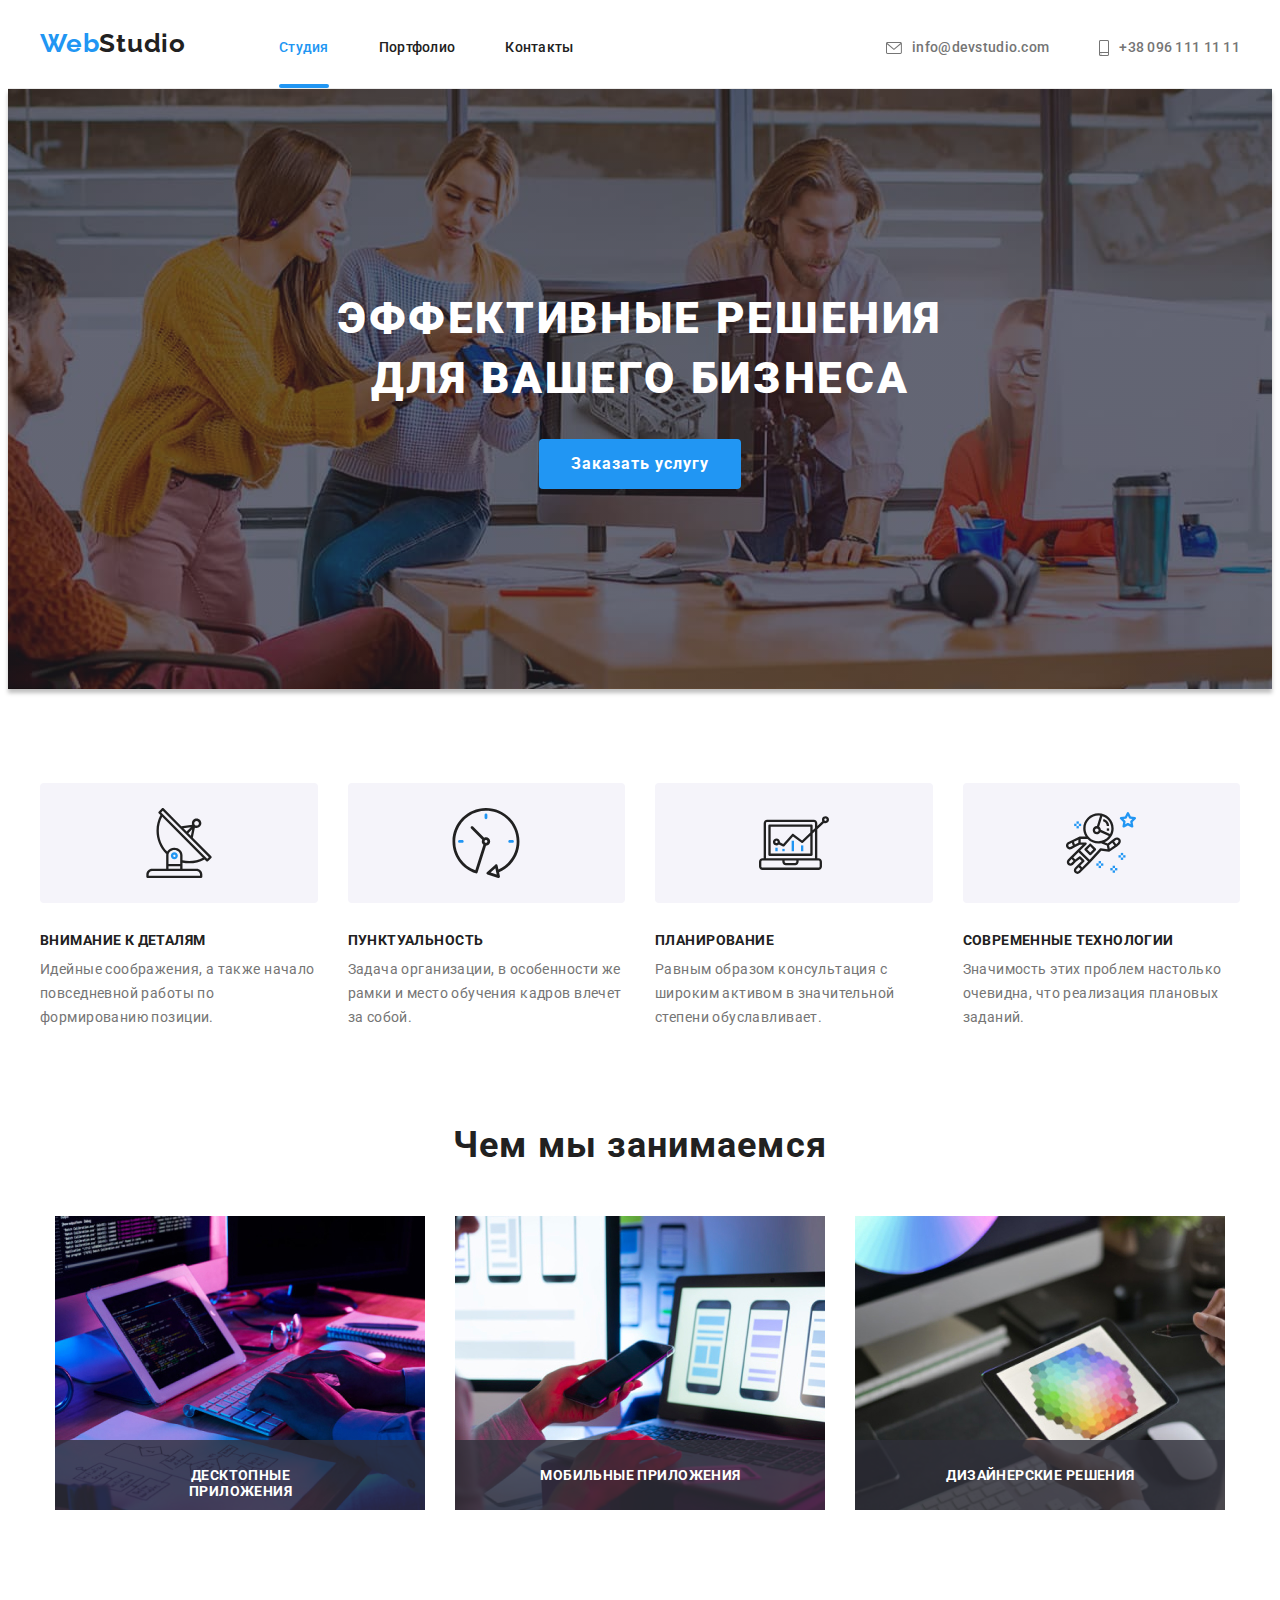
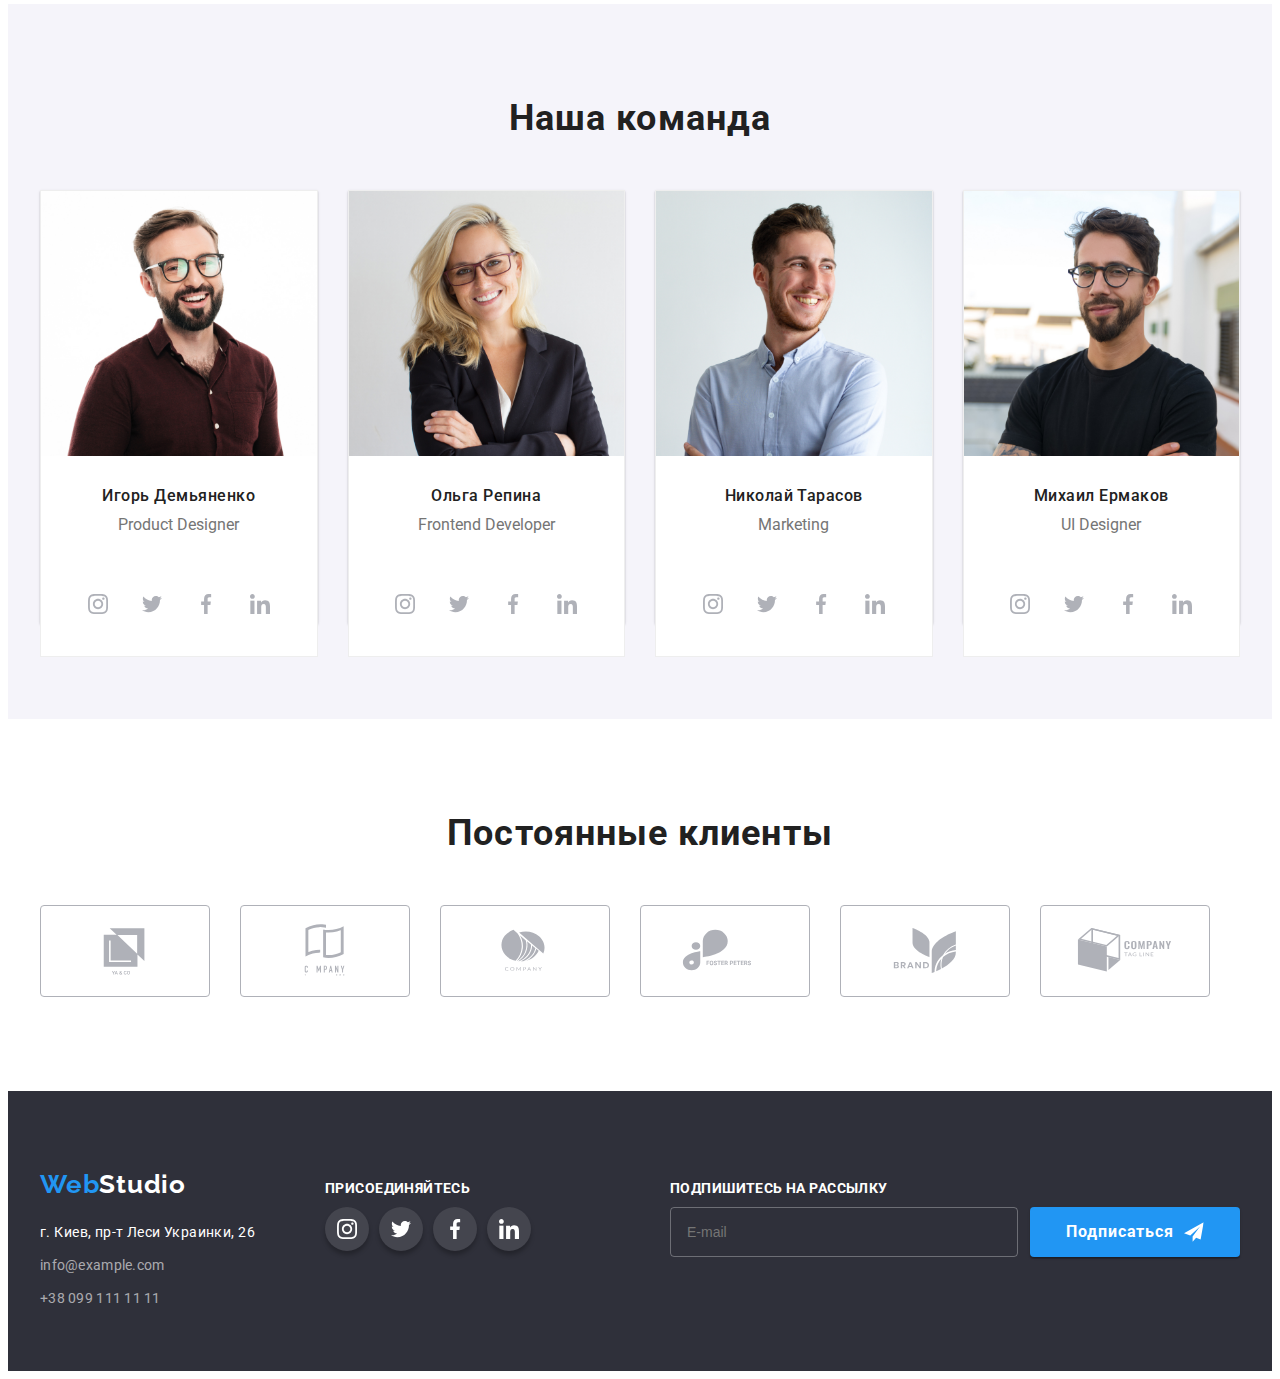
==== commit a9a729a0: "hw" ====
--- a/index.html
+++ b/index.html
@@ -1,142 +1,914 @@
 <!DOCTYPE html>
-<html lang="en">
-<head>
-    <meta charset="UTF-8">
-    <meta http-equiv="X-UA-Compatible" content="IE=edge">
-    <meta name="viewport" content="width=device-width, initial-scale=1.0">
-    <title>Document</title>
-    <link href="https://fonts.googleapis.com/css2?family=Raleway:wght@700&family=Roboto:wght@400;500;700;900&display=swap" 
-    rel="stylesheet">
-    <link rel="stylesheet" href="/css/style.css">
-</head>
-<body>
-   
-    <!--  Webpage header  --> 
-    <header>
-
-        <!--  Navigating to other pages  -->
-        <nav>
-          <a href="/" class="logo"> WebStudio </a>
-
-          <ul class=" site-nav  list">
-             <li><a href="" class="current">Студия</a></li>
-             <li><a href="./portfolio.html">Портфолио</a></li>
-             <li><a href="">Контакты</a></li>
+<html lang="ru">
+  <head>
+    <meta charset="UTF-8" />
+    <meta http-equiv="X-UA-Compatible" content="IE=edge" />
+    <meta name="viewport" content="width=device-width, initial-scale=1.0" />
+    <title>webStudio</title>
+    <link
+      rel="stylesheet"
+      href="https://fonts.googleapis.com/css2?family=Raleway:wght@700&family=Roboto:wght@400;500;700;900&display=swap"
+    />
+    <link
+      rel="stylesheet"
+      href="https://cdnjs.cloudflare.com/ajax/libs/modern-normalize/1.1.0/modern-normalize.min.css"
+      integrity="sha512-wpPYUAdjBVSE4KJnH1VR1HeZfpl1ub8YT/NKx4PuQ5NmX2tKuGu6U/JRp5y+Y8XG2tV+wKQpNHVUX03MfMFn9Q=="
+      crossorigin="anonymous"
+      referrerpolicy="no-referrer"
+    />
+    <link rel="stylesheet" href="./css/main.min.css" />
+  </head>
+  <body>
+    <!-- Header -->
+    <header class="header">
+      <div class="container header__container">
+        <nav class="header-nav">
+          <a href="./index.html" class="logo logo--dark">
+            <span class="logo__accent">Web</span>Studio
+          </a>
+          <ul class="header-nav__list list">
+            <li class="header-nav__item">
+              <a
+                href="./index.html"
+                class="link header-nav__link--current header-nav__link"
+                >Студия
+              </a>
+            </li>
+            <li class="header-nav__item">
+              <a href="./portfolio.html" class="header-nav__link link"
+                >Портфолио</a
+              >
+            </li>
+            <li class="header-nav__item">
+              <a href="" class="header-nav__link link">Контакты</a>
+            </li>
           </ul>
         </nav>
+        <ul class="contact-list list">
+          <li class="item contact-list__item">
+            <a class="contact-list__link link" href="mailto:info@devstudio.com">
+              <svg class="contact-list__icon icon-mail" width="16" height="12">
+                <use href="./images/svg/icons.svg#icon-envelope"></use>
+              </svg>
+              info@devstudio.com
+            </a>
+          </li>
+          <li class="item contact-list__item">
+            <a class="contact-list__link link" href="tel:+380961111111">
+              <svg class="contact-list__icon icon-tel" width="10" height="16">
+                <use href="./images/svg/icons.svg#icon-smartphone"></use>
+              </svg>
+              +38 096 111 11 11
+            </a>
+          </li>
+        </ul>
 
+        <button
+          class="header-btn"
+          type="button"
+          data-menu-button
+          aria-expanded="false"
+        >
+          <svg class="header-btn__icon" width="40" height="40">
+            <use
+              class="header-btn__icon--open"
+              href="./images/svg/icons.svg#icon-menu-open"
+            ></use>
+            <use
+              class="header-btn__icon--close"
+              href="./images/svg/icons.svg#icon-menu-close"
+            ></use>
+          </svg>
+        </button>
+        <div class="modal-menu" data-menu>
+          <ul class="modal-menu__list list">
+            <li class="modal-menu__item">
+              <a
+                class="modal-menu__link modal-menu__link--current current"
+                href="./index.html"
+                >Студия</a
+              >
+            </li>
+            <li class="modal-menu__item">
+              <a class="modal-menu__link" href="./portfolio.html">Портфолио</a>
+            </li>
+            <li class="modal-menu__item">
+              <a class="modal-menu__link" href="">Контакты</a>
+            </li>
+          </ul>
+          <div class="modal-menu__wraper">
+            <ul class="modal-menu__contacts list">
+              <li class="modal-menu__contacts-item">
+                <a
+                  class="modal-menu__contacts-link tel"
+                  href="tel:+380961111111"
+                >
+                  +38 096 111 11 11
+                </a>
+              </li>
+              <li class="modal-menu__contacts-item">
+                <a
+                  class="modal-menu__contacts-link"
+                  href="mailto:info@devstudio.com"
+                  class=""
+                  >info@devstudio.com
+                </a>
+              </li>
+            </ul>
+            <ul class="socials list">
+              <li class="socials__item">
+                <a href="" class="socials__link">Instagram</a>
+              </li>
+              <li class="socials__item">
+                <a href="" class="socials__link">Twitter</a>
+              </li>
+              <li class="socials__item">
+                <a href="" class="socials__link">Facebook</a>
+              </li>
+              <li class="socials__item">
+                <a href="" class="socials__link">LinkedIn</a>
+              </li>
+            </ul>
+          </div>
+        </div>
+      </div>
+    </header>
+    <main>
+      <section class="hero-section hero">
+        <div class="container">
+          <h1 class="hero__title">Эффективные решения для вашего бизнеса</h1>
+          <button class="hero__button button" type="button" data-modal-open>
+            Заказать услугу
+          </button>
+        </div>
+      </section>
+      <!--BENEFITS-->
+      <section class="benefits">
+        <div class="container">
+          <ul class="list benefits-list">
+            <li class="benefits-list__item antenna">
+              <div class="benefits-list__block">
+                <svg class="benefits-list__icon" width="70" height="70">
+                  <use href="./images/svg/icons.svg#icon-antenna"></use>
+                </svg>
+              </div>
+              <h3 class="benefits-list__subtitle">Внимание к деталям</h3>
+              <p class="benefits-list__text">
+                Идейные соображения, а также начало повседневной работы по
+                формированию позиции.
+              </p>
+            </li>
+            <li class="benefits-list__item clock">
+              <div class="benefits-list__block">
+                <svg class="benefits-list__icon" width="70" height="70">
+                  <use href="./images/svg/icons.svg#icon-clock"></use>
+                </svg>
+              </div>
+              <h3 class="benefits-list__subtitle">Пунктуальность</h3>
+              <p class="benefits-list__text">
+                Задача организации, в особенности же рамки и место обучения
+                кадров влечет за собой.
+              </p>
+            </li>
+            <li class="benefits-list__item diagram">
+              <div class="benefits-list__block">
+                <svg class="benefits-list__icon" width="70" height="70">
+                  <use href="./images/svg/icons.svg#icon-diagram"></use>
+                </svg>
+              </div>
+              <h3 class="benefits-list__subtitle">Планирование</h3>
+              <p class="benefits-list__text">
+                Равным образом консультация с широким активом в значительной
+                степени обуславливает.
+              </p>
+            </li>
+            <li class="benefits-list__item astronaut">
+              <div class="benefits-list__block">
+                <svg class="benefits-list__icon" width="70" height="70">
+                  <use href="./images/svg/icons.svg#icon-astronaut"></use>
+                </svg>
+              </div>
+              <h3 class="benefits-list__subtitle">Современные технологии</h3>
+              <p class="benefits-list__text">
+                Значимость этих проблем настолько очевидна, что реализация
+                плановых заданий.
+              </p>
+            </li>
+          </ul>
+        </div>
+      </section>
+      <!--MISSION-->
+      <section class="section mission">
+        <div class="container">
+          <h2 class="mission__title section-title">Чем мы занимаемся</h2>
+          <ul class="list mission-list">
+            <li class="mission-list__item">
+              <picture>
+                <source
+                  srcset="
+                    ./images/mission/mision1-img-lg.jpg    1x,
+                    ./images/mission/mision1-img@2x-lg.jpg 2x
+                  "
+                  media="(min-width:1200px)"
+                  type="image/jpg"
+                />
+                <img
+                  src="./images/mission/mision1-img-lg.jpg"
+                  alt="Руки на клавиатуре"
+                  width="370"
+                  height="294"
+                  loading="lazy"
+                />
+              </picture>
+              <div class="mission-list__wraper">
+                <h2>Десктопные приложения</h2>
+              </div>
+            </li>
+            <li class="mission-list__item">
+              <picture>
+                <source
+                  srcset="
+                    ./images/mission/mision2-img-lg.jpg    1x,
+                    ./images/mission/mision2-img@2x-lg.jpg 2x
+                  "
+                  media="(min-width:1200px)"
+                  type="image/jpg"
+                />
+                <img
+                  src="./images/mission/mision2-img-lg.jpg"
+                  alt="Телефон в руках и макеты ссайтов для мобильных устройств на мониторе"
+                  width="370"
+                  height="294"
+                  loading="lazy"
+                />
+              </picture>
+              <div class="mission-list__wraper">
+                <h2>Мобильные приложения</h2>
+              </div>
+            </li>
+            <li class="mission-list__item">
+              <picture>
+                <source
+                  srcset="
+                    ./images/mission/mision3-img-lg.jpg    1x,
+                    ./images/mission/mision3-img@2x-lg.jpg 2x
+                  "
+                  media="(min-width:1200px)"
+                  type="image/jpg"
+                />
+                <img
+                  src="./images/mission/mision3-img-lg.jpg"
+                  alt="Выбор цвета из цветовой палитры на экране планшета"
+                  width="370"
+                  height="294"
+                  loading="lazy"
+                />
+              </picture>
+              <div class="mission-list__wraper">
+                <h2>Дизайнерские решения</h2>
+              </div>
+            </li>
+          </ul>
+        </div>
+      </section>
+      <!--TEAM-->
+      <section class="section team">
+        <div class="container">
+          <h2 class="section-title team__title">Наша команда</h2>
+          <ul class="team-list list">
+            <li class="team-list__item">
+              <article class="card card--team">
+                <div class="card-thumb">
+                  <picture>
+                    <source
+                      srcset="
+                        ./images/team/team-img-lg.jpg    1x,
+                        ./images/team/team-img@2x-lg.jpg 2x
+                      "
+                      media="(min-width:1200px)"
+                      type="image/jpg"
+                    />
+                    <source
+                      srcset="
+                        ./images/team/team-img-md.jpg    1x,
+                        ./images/team/team-img@2x-md.jpg 2x
+                      "
+                      media="(min-width:768px)"
+                      type="image/jpg"
+                    />
+                    <source
+                      srcset="
+                        ./images/team/team-img-sm.jpg    1x,
+                        ./images/team/team-img@2x-sm.jpg 2x
+                      "
+                      media="(max-width:767px)"
+                      type="image/jpg"
+                    />
+                    <img
+                      src="./images/team/team-img-sm.jpg"
+                      alt="Портрет Игорь Демьяненко"
+                      width="450"
+                      height="460"
+                      loading="lazy"
+                    />
+                  </picture>
+                </div>
+                <div class="card-content">
+                  <h3 class="team-list__subtitle">Игорь Демьяненко</h3>
+                  <p class="team-list__text">Product Designer</p>
+                </div>
+                <ul class="social-list">
+                  <li class="social-list__item list">
+                    <a
+                      href=""
+                      class="social-list__link social-list__link--light"
+                    >
+                      <svg
+                        class="social-list__icon social-list__icon--dark"
+                        width="20"
+                        height="20"
+                      >
+                        <use href="./images/svg/icons.svg#icon-instagram"></use>
+                      </svg>
+                    </a>
+                  </li>
+                  <li class="social-list__item list">
+                    <a
+                      href=""
+                      class="social-list__link social-list__link--light"
+                    >
+                      <svg
+                        class="social-list__icon social-list__icon--dark"
+                        width="20"
+                        height="20"
+                      >
+                        <use href="./images/svg/icons.svg#icon-twitter"></use>
+                      </svg>
+                    </a>
+                  </li>
+                  <li class="social-list__item list">
+                    <a
+                      href=""
+                      class="social-list__link social-list__link--light"
+                    >
+                      <svg
+                        class="social-list__icon social-list__icon--dark"
+                        width="20"
+                        height="20"
+                      >
+                        <use href="./images/svg/icons.svg#icon-facebook"></use>
+                      </svg>
+                    </a>
+                  </li>
+                  <li class="social-list__item list">
+                    <a
+                      href=""
+                      class="social-list__link social-list__link--light"
+                    >
+                      <svg
+                        class="social-list__icon social-list__icon--dark"
+                        width="20"
+                        height="20"
+                      >
+                        <use href="./images/svg/icons.svg#icon-linkedin"></use>
+                      </svg>
+                    </a>
+                  </li>
+                </ul>
+              </article>
+            </li>
+            <li class="team-list__item">
+              <article class="card card--team">
+                <div class="card-thumb">
+                  <picture>
+                    <source
+                      srcset="
+                        ./images/team/team4-img-lg.jpg    1x,
+                        ./images/team/team4-img@2x-lg.jpg 2x
+                      "
+                      media="(min-width:1200px)"
+                      type="image/jpg"
+                    />
+                    <source
+                      srcset="
+                        ./images/team/team4-img-md.jpg    1x,
+                        ./images/team/team4-img@2x-md.jpg 2x
+                      "
+                      media="(min-width:768px)"
+                      type="image/jpg"
+                    />
+                    <source
+                      srcset="
+                        ./images/team/team4-img-sm.jpg    1x,
+                        ./images/team/team4-img@2x-sm.jpg 2x
+                      "
+                      media="(max-width:767px)"
+                      type="image/jpg"
+                    />
+                    <img
+                      src="./images/team/team4-img-sm.jpg"
+                      alt="Портрет Ольга Репина"
+                      width="450"
+                      height="460"
+                      loading="lazy"
+                    />
+                  </picture>
+                </div>
+                <div class="card-content">
+                  <h3 class="team-list__subtitle">Ольга Репина</h3>
+                  <p class="team-list__text">Frontend Developer</p>
+                </div>
+                <ul class="social-list list">
+                  <li class="social-list__item">
+                    <a
+                      href=""
+                      class="social-list__link social-list__link--light"
+                    >
+                      <svg
+                        class="social-list__icon social-list__icon--dark"
+                        width="20"
+                        height="20"
+                      >
+                        <use href="./images/svg/icons.svg#icon-instagram"></use>
+                      </svg>
+                    </a>
+                  </li>
+                  <li class="social-list__item">
+                    <a
+                      href=""
+                      class="social-list__link social-list__link--light"
+                    >
+                      <svg
+                        class="social-list__icon social-list__icon--dark"
+                        width="20"
+                        height="20"
+                      >
+                        <use href="./images/svg/icons.svg#icon-twitter"></use>
+                      </svg>
+                    </a>
+                  </li>
+                  <li class="social-list__item">
+                    <a
+                      href=""
+                      class="social-list__link social-list__link--light"
+                    >
+                      <svg
+                        class="social-list__icon social-list__icon--dark"
+                        width="20"
+                        height="20"
+                      >
+                        <use href="./images/svg/icons.svg#icon-facebook"></use>
+                      </svg>
+                    </a>
+                  </li>
+                  <li class="social-list__item">
+                    <a
+                      href=""
+                      class="social-list__link social-list__link--light"
+                    >
+                      <svg
+                        class="social-list__icon social-list__icon--dark"
+                        width="20"
+                        height="20"
+                      >
+                        <use href="./images/svg/icons.svg#icon-linkedin"></use>
+                      </svg>
+                    </a>
+                  </li>
+                </ul>
+              </article>
+            </li>
+            <li class="team-list__item">
+              <article class="card card--team">
+                <div class="card-thumb">
+                  <picture>
+                    <source
+                      srcset="
+                        ./images/team/team2-img-lg.jpg    1x,
+                        ./images/team/team2-img@2x-lg.jpg 2x
+                      "
+                      media="(min-width:1200px)"
+                      type="image/jpg"
+                    />
+                    <source
+                      srcset="
+                        ./images/team/team2-img-md.jpg    1x,
+                        ./images/team/team2-img@2x-md.jpg 2x
+                      "
+                      media="(min-width:768px)"
+                      type="image/jpg"
+                    />
+                    <source
+                      srcset="
+                        ./images/team/team2-img-sm.jpg    1x,
+                        ./images/team/team2-img@2x-sm.jpg 2x
+                      "
+                      media="(max-width:767px)"
+                      type="image/jpg"
+                    />
+                    <img
+                      src="./images/team/team2-img-sm.jpg"
+                      alt="Портрет Николай Тарасов"
+                      width="450"
+                      height="460"
+                      loading="lazy"
+                    />
+                  </picture>
+                </div>
+                <div class="card-content">
+                  <h3 class="team-list__subtitle">Николай Тарасов</h3>
+                  <p class="team-list__text">Marketing</p>
+                </div>
+                <ul class="social-list list">
+                  <li class="social-list__item">
+                    <a
+                      href=""
+                      class="social-list__link social-list__link--light"
+                    >
+                      <svg
+                        class="social-list__icon social-list__icon--dark"
+                        width="20"
+                        height="20"
+                      >
+                        <use href="./images/svg/icons.svg#icon-instagram"></use>
+                      </svg>
+                    </a>
+                  </li>
+                  <li class="social-list__item">
+                    <a
+                      href=""
+                      class="social-list__link social-list__link--light"
+                    >
+                      <svg
+                        class="social-list__icon social-list__icon--dark"
+                        width="20"
+                        height="20"
+                      >
+                        <use href="./images/svg/icons.svg#icon-twitter"></use>
+                      </svg>
+                    </a>
+                  </li>
+                  <li class="social-list__item">
+                    <a
+                      href=""
+                      class="social-list__link social-list__link--light"
+                    >
+                      <svg
+                        class="social-list__icon social-list__icon--dark"
+                        width="20"
+                        height="20"
+                      >
+                        <use href="./images/svg/icons.svg#icon-facebook"></use>
+                      </svg>
+                    </a>
+                  </li>
+                  <li class="social-list__item">
+                    <a
+                      href=""
+                      class="social-list__link social-list__link--light"
+                    >
+                      <svg
+                        class="social-list__icon social-list__icon--dark"
+                        width="20"
+                        height="20"
+                      >
+                        <use href="./images/svg/icons.svg#icon-linkedin"></use>
+                      </svg>
+                    </a>
+                  </li>
+                </ul>
+              </article>
+            </li>
+            <li class="team-list__item">
+              <article class="card card--team">
+                <div class="card-thumb">
+                  <picture>
+                    <source
+                      srcset="
+                        ./images/team/team3-img-lg.jpg    1x,
+                        ./images/team/team3-img@2x-lg.jpg 2x
+                      "
+                      media="(min-width:1200px)"
+                      type="image/jpg"
+                    />
+                    <source
+                      srcset="
+                        ./images/team/team3-img-md.jpg    1x,
+                        ./images/team/team3-img@2x-md.jpg 2x
+                      "
+                      media="(min-width:768px)"
+                      type="image/jpg"
+                    />
+                    <source
+                      srcset="
+                        ./images/team/team3-img-sm.jpg    1x,
+                        ./images/team/team3-img@2x-sm.jpg 2x
+                      "
+                      media="(max-width:767px)"
+                      type="image/jpg"
+                    />
+                    <img
+                      src="./images/team/team3-img-sm.jpg"
+                      alt="Портрет Михаил Ермаков"
+                      width="450"
+                      height="460"
+                      loading="lazy"
+                    />
+                  </picture>
+                </div>
+                <div class="card-content">
+                  <h3 class="team-list__subtitle">Михаил Ермаков</h3>
+                  <p class="team-list__text">UI Designer</p>
+                </div>
+                <ul class="social-list list">
+                  <li class="social-list__item">
+                    <a
+                      href=""
+                      class="social-list__link social-list__link--light"
+                    >
+                      <svg
+                        class="social-list__icon social-list__icon--dark"
+                        width="20"
+                        height="20"
+                      >
+                        <use href="./images/svg/icons.svg#icon-instagram"></use>
+                      </svg>
+                    </a>
+                  </li>
+                  <li class="social-list__item">
+                    <a
+                      href=""
+                      class="social-list__link social-list__link--light"
+                    >
+                      <svg
+                        class="social-list__icon social-list__icon--dark"
+                        width="20"
+                        height="20"
+                      >
+                        <use href="./images/svg/icons.svg#icon-twitter"></use>
+                      </svg>
+                    </a>
+                  </li>
+                  <li class="social-list__item">
+                    <a
+                      href=""
+                      class="social-list__link social-list__link--light"
+                    >
+                      <svg
+                        class="social-list__icon social-list__icon--dark"
+                        width="20"
+                        height="20"
+                      >
+                        <use href="./images/svg/icons.svg#icon-facebook"></use>
+                      </svg>
+                    </a>
+                  </li>
+                  <li class="social-list__item">
+                    <a
+                      href=""
+                      class="social-list__link social-list__link--light"
+                    >
+                      <svg
+                        class="social-list__icon social-list__icon--dark"
+                        width="20"
+                        height="20"
+                      >
+                        <use href="./images/svg/icons.svg#icon-linkedin"></use>
+                      </svg>
+                    </a>
+                  </li>
+                </ul>
+              </article>
+            </li>
+          </ul>
+        </div>
+      </section>
 
-          <ul class="auto-nav  list">
-             <li><a href="">info@devstudio.com</a></li>
-             <li><a href="">+38 096 111 11 11</a></li>
+      <!--CLIENTS-->
+      <section class="section clients">
+        <div class="container">
+          <h2 class="section-title clients__title">Постоянные клиенты</h2>
+          <ul class="clients-list list">
+            <li class="clients-list__item">
+              <a class="clients-list__link" href=""
+                ><svg class="clients-list__icon" width="106" height="60">
+                  <use href="./images/svg/icons.svg#icon-logo"></use>
+                </svg>
+              </a>
+            </li>
+            <li class="clients-list__item">
+              <a class="clients-list__link" href=""
+                ><svg class="clients-list__icon" width="106" height="60">
+                  <use href="./images/svg/icons.svg#icon-logo1"></use>
+                </svg>
+              </a>
+            </li>
+            <li class="clients-list__item">
+              <a class="clients-list__link" href=""
+                ><svg class="clients-list__icon" width="106" height="60">
+                  <use href="./images/svg/icons.svg#icon-logo2"></use>
+                </svg>
+              </a>
+            </li>
+            <li class="clients-list__item">
+              <a class="clients-list__link" href=""
+                ><svg class="clients-list__icon" width="106" height="60">
+                  <use href="./images/svg/icons.svg#icon-logo3"></use>
+                </svg>
+              </a>
+            </li>
+            <li class="clients-list__item">
+              <a class="clients-list__link" href=""
+                ><svg class="clients-list__icon" width="106" height="60">
+                  <use href="./images/svg/icons.svg#icon-logo4"></use>
+                </svg>
+              </a>
+            </li>
+            <li class="clients-list__item">
+              <a class="clients-list__link" href=""
+                ><svg class="clients-list__icon" width="106" height="60">
+                  <use href="./images/svg/icons.svg#icon-logo5"></use>
+                </svg>
+              </a>
+            </li>
           </ul>
+        </div>
+      </section>
+    </main>
+    <!--Footer -->
+    <footer class="footer">
+      <div class="container footer__container">
+        <div class="footer__adress">
+          <a href="index.html" class="logo logo--bright">
+            <span class="logo__accent">Web</span>Studio
+          </a>
+          <address class="adress">
+            <p>г. Киев, пр-т Леси Украинки, 26</p>
+            <a href="mailto:info@example.com" class="adress__link link tel">
+              info@example.com</a
+            >
+            <a href="tel:+380991111111" class="adress__link link mail"
+              >+38 099 111 11 11</a
+            >
+          </address>
+        </div>
+        <div class="footer__social">
+          <h3>присоединяйтесь</h3>
+          <ul class="social-list">
+            <li class="social-list__item list">
+              <a href="" class="social-list__link social-list__link--dark">
+                <svg
+                  class="social-list__icon social-list__icon--light"
+                  width="20"
+                  height="20"
+                >
+                  <use href="./images/svg/icons.svg#icon-instagram"></use>
+                </svg>
+              </a>
+            </li>
+            <li class="social-list__item list">
+              <a href="" class="social-list__link social-list__link--dark">
+                <svg
+                  class="social-list__icon social-list__icon--light"
+                  width="20"
+                  height="20"
+                >
+                  <use href="./images/svg/icons.svg#icon-twitter"></use>
+                </svg>
+              </a>
+            </li>
+            <li class="social-list__item list">
+              <a href="" class="social-list__link social-list__link--dark">
+                <svg
+                  class="social-list__icon social-list__icon--light"
+                  width="20"
+                  height="20"
+                >
+                  <use href="./images/svg/icons.svg#icon-facebook"></use>
+                </svg>
+              </a>
+            </li>
+            <li class="social-list__item list">
+              <a href="" class="social-list__link social-list__link--dark">
+                <svg
+                  class="social-list__icon social-list__icon--light"
+                  width="20"
+                  height="20"
+                >
+                  <use href="./images/svg/icons.svg#icon-linkedin"></use>
+                </svg>
+              </a>
+            </li>
+          </ul>
+        </div>
+        <div class="footer__join">
+          <h3>Подпишитесь на рассылку</h3>
+          <div class="join-container">
+            <input
+              class="join-container__input"
+              type="email"
+              name="userEmail"
+              placeholder="E-mail"
+            />
+            <button class="join-container__button button" type="submit">
+              Подписаться
+              <svg class="join-container__icon" width="24" height="24">
+                <use href="./images/svg/icons.svg#icon-send"></use>
+              </svg>
+            </button>
+          </div>
+        </div>
+      </div>
+    </footer>
 
-        
-    </header>
+    <!-- Modal Window -->
+    <div class="backdrop is-hidden" data-modal>
+      <div class="modal">
+        <button class="modal__close-btn" type="button" data-modal-close>
+          <svg class="modal__close-icon" width="18" height="18">
+            <use href="./images/svg/icons.svg#icon-close-button"></use>
+          </svg>
+        </button>
+        <p class="modal__title">Оставьте свои данные, мы вам перезвоним</p>
+        <form
+          class="modal__form"
+          action="#"
+          name="signup_form"
+          autocomplete="on"
+          novalidate
+        >
+          <div class="modal__field">
+            <label class="modal-label" for="userTel">Имя</label>
+            <div class="input-wrap">
+              <input
+                class="modal-input"
+                type="text"
+                name="userName"
+                id="user_password"
+              />
+              <svg class="input-icon" width="18" height="18">
+                <use href="./images/svg/icons.svg#icon-person-modal"></use>
+              </svg>
+            </div>
+          </div>
+          <div class="modal__field">
+            <label class="modal-label" for="userTel">Телефон</label>
+            <div class="input-wrap">
+              <input
+                class="modal-input"
+                name="userTel"
+                id="userTel"
+                title="+38(098)999-88-88"
+              />
+              <svg class="input-icon" width="18" height="18">
+                <use href="./images/svg/icons.svg#icon-phone-modal"></use>
+              </svg>
+            </div>
+          </div>
+          <div class="modal__field">
+            <label class="modal-label" for="userEmail">Почта</label>
+            <div class="input-wrap">
+              <input
+                class="modal-input"
+                type="email"
+                name="userEmail"
+                id="userEmail"
+              />
+              <svg class="input-icon" width="18" height="18">
+                <use href="./images/svg/icons.svg#icon-email-modal"></use>
+              </svg>
+            </div>
+          </div>
+          <div class="modal__field">
+            <label class="modal-label" for="userText">Комментарий</label>
+            <textarea
+              class="modal-text"
+              name="userText"
+              id="userText"
+              placeholder="Введите текст"
+            ></textarea>
+          </div>
+          <div class="modal-policy">
+            <input
+              class="modal-check visually-hidden"
+              type="checkbox"
+              name="policy"
+              id="policy"
+            />
+            <label class="check-text" for="policy">
+              <span>
+                Соглашаюсь с рассылкой и принимаю&nbsp
+                <a class="check-link" href="#">Условия договора</a></span
+              >
+            </label>
+          </div>
 
-<main>
-
-    <!--  Hero section  -->
-    
-        <section>
-            <h1 class="hero-title">Эффективные решения для вашего бизнеса</h1>
-            <button type="button" class="button">Заказать услугу</button>
-        </section>
-
-    
-
-
-    <!--  Section 2  -->
-    <section>
-     <ul class="work-list">
-        <li>
-            <h2 class="title">Внимание к деталям</h2>
-            <p class="paragraph">Идейные соображения, а также начало повседневной работы по формированию позиции.</p>
-        </li>
-        <li>
-            <h2 class="title">Пунктуальность</h2>
-            <p class="paragraph">Задача организации, в особенности же рамки и место обучения кадров влечет за собой.</p>
-        </li>
-        <li>
-            <h2 class="title">Планирование</h2>
-            <p class="paragraph">Равным образом консультация с широким активом в значительной степени обуславливает.</p>
-        </li>
-        <li>
-            <h2 class="title">Современные технологии</h2>
-            <p class="paragraph">Значимость этих проблем настолько очевидна, что реализация плановых заданий.</p>
-        </li>
-     </ul>
-    </section>
-
-    <!--  Section 3  -->
-    <section>
-     <h3 class="section">Чем мы занимаемся</h3>
-
-      <ul>
-        <li>
-            <img src="/imeges/sect2-1.jpg" alt="Чем занимаемся (робочий процес - код)" width="370" />
-        </li>
-        <li>
-            <img src="/imeges/sect2-2.jpg" alt="Чем занимаемся (робочий процес - дизайн)" width="370" />
-        </li>
-        <li>
-            <img src="/imeges/sect2-3.jpg" alt="Чем занимаемся (планшет с цветами)" width="370" />
-        </li>
-      </ul>
-    </section>
-
-
-    <!--  Section 4  -->
-    <section>
-    <h2 class="section">Наша команда</h2>
-
-    <ul class="team-list">
-        <li>
-            <img src="/imeges/sect3-1.jpg" alt=" Фото Игоря Демьяненко " width="270">
-            <h3 class="title">Игорь Демьяненко</h3>
-            <p class="paragraph">Product Designer</p>
-        </li>
-        <li>
-            <img src="/imeges/sect3-2.jpg" alt="Фото Ольги Репиной" width="270">
-            <h3 class="title">Ольга Репина</h3>
-            <p class="paragraph">Frontend Developer</p>
-        </li>
-        <li>
-            <img src="./imeges/sect3-3.jpg" alt="Фото Николая Тарасова" width="270">
-            <h3 class="title">Николай Тарасов</h3>
-            <p class="paragraph">Marketing</p>
-        </li>
-        <li>
-            <img src="/imeges/sect3-4.jpg" alt="Фото Михаила Ермакова" width="270">
-            <h3 class="title">Михаил Ермаков</h3>
-            <p class="paragraph">UI Designer</p>
-        </li>
-        
-    </ul>
-    </section>
-</main>
-
-
-<!-- Footer  -->
-<footer>
-
-    <a href="/" class="logo"> WebStudio </a>
-
-    <address>
-        <ul class="info">
-            <li>
-                <a href="" class="adress">г. Киев, пр-т Леси Украинки, 26</a>
-            </li>
-            <li>
-                <a href="mailto:info@example.com" >info@example.com</a>
-            </li>
-            <li>
-                <a href="tel:+38 099 111 11 11">+38 099 111 11 11</a>
-            </li>
-         </ul>
-    </address>
-
-
-</footer>
-</body>
-</html>+          <button class="submit-btn" type="submit">Отправить</button>
+        </form>
+      </div>
+    </div>
+    <!-- JS -->
+    <script src="./js/modal.js"></script>
+    <script src="./js/menu.js"></script>
+  </body>
+</html>
--- a/css/main.min.css
+++ b/css/main.min.css
@@ -0,0 +1,3 @@
+:root{--accent-color: #2196f3;--primary-text-color: #757575;--title-text-color: #212121;--secondary-background-color: #f5f4fa;--card-shadow: 0px 1px 3px rgba(0, 0, 0, 0.12),
+    0px 1px 1px rgba(0, 0, 0, 0.14), 0px 2px 1px rgba(0, 0, 0, 0.2)}.visually-hidden{position:absolute;white-space:nowrap;width:1px;height:1px;overflow:hidden;border:0;padding:0;clip:rect(0 0 0 0);-webkit-clip-path:inset(50%);clip-path:inset(50%);margin:-1px}.container{width:100%;padding-left:15px;padding-right:15px;margin:0 auto}@media (min-width: 480px){.container{width:480px}}@media (min-width: 768px){.container{width:768px}}@media (min-width: 1200px){.container{width:1200px}}body{--background-color: #e5e5e5;color:var(--primary-text-color);font-family:'Roboto', sans-serif;font-style:normal;font-weight:400}ul{margin:0;padding:0}p,h1,h2,h3,h4{margin:0}a{text-decoration:none}img{display:block;max-width:100%;height:auto}button{cursor:pointer}.section{padding-top:60px;padding-bottom:60px}.section-title{color:var(--title-text-color)}@media (min-width: 1200px){.section{padding-top:94px;padding-bottom:94px}}.link{text-decoration:none;font-weight:500;font-size:14px;line-height:1.14;letter-spacing:0.02em}.list{list-style:none}.button{display:inline-block;font-family:inherit;font-size:16px;border-radius:4px;text-align:center}.social-list__icon--dark{fill:#afb1b8}.social-list__link--light{background-color:#ffffff}.social-list__icon--light{fill:#ffffff}.social-list__link--dark{background-color:rgba(255,255,255,0.1);-webkit-box-shadow:0px 4px 4px rgba(0,0,0,0.25);box-shadow:0px 4px 4px rgba(0,0,0,0.25)}.social-list{display:-webkit-box;display:-ms-flexbox;display:flex;-webkit-box-pack:center;-ms-flex-pack:center;justify-content:center}.social-list__item:not(:last-child){margin-right:10px}.social-list__link{display:-webkit-box;display:-ms-flexbox;display:flex;width:44px;height:44px;-webkit-box-pack:center;-ms-flex-pack:center;justify-content:center;-webkit-box-align:center;-ms-flex-align:center;align-items:center;border-radius:50%;-webkit-transition:250ms cubic-bezier(0.4, 0, 0.2, 1);transition:250ms cubic-bezier(0.4, 0, 0.2, 1)}.social-list__link:hover{background-color:var(--accent-color)}.social-list__link:hover svg{fill:#ffffff}.social-list__link:focus{background-color:var(--accent-color)}.social-list__link:focus svg{fill:#ffffff}.social-list__item:not(:last-child){margin-right:10px}.modal-menu{position:fixed;top:0;left:50%;-webkit-transform:translate(-50%);transform:translate(-50%);background-color:#fff;width:100vw;height:100vh;padding:48px 40px;display:-webkit-box;display:-ms-flexbox;display:flex;-webkit-box-orient:vertical;-webkit-box-direction:normal;-ms-flex-direction:column;flex-direction:column;-webkit-box-pack:justify;-ms-flex-pack:justify;justify-content:space-between;visibility:hidden;opacity:0;pointer-events:none;pointer-events:none}@media (min-width: 768px){.modal-menu{display:none}}.modal-menu.is-open{visibility:visible;pointer-events:all;opacity:1;z-index:1}.modal-menu__list{font-weight:500;font-size:40px;line-height:1.175;letter-spacing:0.02em}.modal-menu__item:not(last-child){margin-bottom:32px}.modal-menu__link{color:#212121}.modal-menu__link--current{color:var(--accent-color)}.modal-menu__contacts{font-weight:500;font-size:24px;line-height:1.16;letter-spacing:0.02em;margin-bottom:64px}.modal-menu__contacts-item{margin-bottom:32px}.modal-menu__contacts-item:last-child{margin-bottom:0}.modal-menu__contacts-link{color:#757575}.modal-menu__contacts-link.tel{font-size:34px;color:#2196f3}.socials{display:-webkit-box;display:-ms-flexbox;display:flex;-ms-flex-wrap:wrap;flex-wrap:wrap;font-weight:500;font-size:18px;line-height:1.22;letter-spacing:0.02em}.socials__item{margin-right:20px;position:relative}.socials__item:last-child{margin-right:0}.socials__item:not(:last-child)::after{content:'';display:block;width:1px;height:100%;background-color:rgba(33,33,33,0.2);position:absolute;top:0;right:-10px}.socials__link{color:#2196f3}.logo{font-family:'Raleway', sans-serif;text-decoration:none;font-weight:bold;font-size:24px;line-height:1.16;letter-spacing:0.03em}@media (min-width: 768px){.logo{margin-right:88px}}@media (min-width: 1200px){.logo{margin-right:93px;font-size:26px;line-height:1.19}}@media (min-width: 768px){.footer .logo{margin-right:0}}.logo--dark{color:var(--title-text-color)}.logo--bright{color:#ffffff}.logo__accent{color:var(--accent-color)}.header-nav{color:var(--title-text-color);display:-webkit-box;display:-ms-flexbox;display:flex;position:relative;-webkit-box-align:baseline;-ms-flex-align:baseline;align-items:baseline;-webkit-transition:color 250ms cubic-bezier(0.4, 0, 0.2, 1);transition:color 250ms cubic-bezier(0.4, 0, 0.2, 1)}.header-nav__item+.header-nav__item{margin-left:50px}.header-nav__link{color:var(--title-text-color);display:-webkit-box;display:-ms-flexbox;display:flex;padding-top:32px;padding-bottom:32px;position:relative;-webkit-transition:color 250ms cubic-bezier(0.4, 0, 0.2, 1);transition:color 250ms cubic-bezier(0.4, 0, 0.2, 1)}.header-nav__link:hover,.header-nav__link:focus{color:var(--accent-color)}.header-nav__link--current{color:var(--accent-color)}.header-nav__link--current::after{content:'';width:100%;height:4px;border-radius:2px;background-color:var(--accent-color);position:absolute;left:0;bottom:0}.header-nav__list{display:none}@media (min-width: 768px){.header-nav__list{display:-webkit-box;display:-ms-flexbox;display:flex}}@media (min-width: 1200px){.header-nav__list{display:-webkit-box;display:-ms-flexbox;display:flex;-webkit-box-align:baseline;-ms-flex-align:baseline;align-items:baseline;margin-right:84px}}.contact-list{margin-left:auto}@media (max-width: 767.98px){.contact-list{display:none}}@media (min-width: 1200px){.contact-list{display:-webkit-box;display:-ms-flexbox;display:flex;-webkit-box-align:center;-ms-flex-align:center;align-items:center}}@media (min-width: 768px) and (max-width: 1199.98px){.contact-list__item{margin-bottom:10px}}@media (min-width: 1200px){.contact-list__item{margin-right:50px}.contact-list__item:last-child{margin-right:0}}.contact-list-link:hover,.contact-list-link:focus{color:var(--accent-color)}.contact-list__link{display:-webkit-box;display:-ms-flexbox;display:flex;-webkit-box-align:center;-ms-flex-align:center;align-items:center;color:var(--primary-text-color);-webkit-transition:color 250ms cubic-bezier(0.4, 0, 0.2, 1);transition:color 250ms cubic-bezier(0.4, 0, 0.2, 1)}.contact-list__link:hover,.contact-list__link:focus{color:var(--accent-color)}@media (min-width: 1200px){.contact-list__link{font-size:14px;line-height:1.14}}.contact-list__icon{fill:currentColor;display:inline-block;margin-right:8px;-webkit-box-align:stretch;-ms-flex-align:stretch;align-items:stretch}@media (min-width: 1200px){.contact-list__icon{margin-right:10px}}.header{border-bottom:1px solid #ececec}@media (max-width: 767.98px){.header{padding-top:16px;padding-bottom:16px}}.header__container{display:-webkit-box;display:-ms-flexbox;display:flex;-webkit-box-align:center;-ms-flex-align:center;align-items:center}@media (max-width: 767.98px){.header__nav{display:none}}.header__list{display:-webkit-box;display:-ms-flexbox;display:flex;-webkit-box-align:baseline;-ms-flex-align:baseline;align-items:baseline}.icon-mail{width:14px;height:10px}@media (min-width: 1200px){.icon-mail{width:16px;height:12px}}.icon-tel{width:10px;height:14px}@media (min-width: 1200px){.icon-tel{height:16px}}.header-btn{display:none;border:none;background-color:transparent;padding:0;margin-left:auto;z-index:2}@media (max-width: 767.98px){.header-btn{display:block}}.header-btn__icon{display:block}.header-btn__icon--close{display:none}.header-btn.is-open .header-btn__icon--close{display:block}.header-btn.is-open .header-btn__icon--open{display:none}.hero{background-color:#2f303a;background-image:-webkit-gradient(linear, left top, left bottom, from(rgba(47,48,58,0.4)), to(rgba(47,48,58,0.4))),url(../images/hero/hero-bg-sm.jpg);background-image:linear-gradient(rgba(47,48,58,0.4), rgba(47,48,58,0.4)),url(../images/hero/hero-bg-sm.jpg);background-repeat:no-repeat;background-position:center;background-size:cover;text-align:center;max-width:1600px;margin-left:auto;margin-right:auto;-webkit-box-shadow:0px 4px 4px rgba(0,0,0,0.25);box-shadow:0px 4px 4px rgba(0,0,0,0.25)}@media screen and (min-device-pixel-ratio: 2), screen and (-moz-min-device-pixel-ratio: 2), screen and (-webkit-min-device-pixel-ratio: 2), screen and (min-resolution: 192dpi), screen and (min-resolution: 2dppx){.hero{background-image:-webkit-gradient(linear, left top, left bottom, from(rgba(47,48,58,0.4)), to(rgba(47,48,58,0.4))),url(../images/hero/hero-bg@2x-sm.jpg);background-image:linear-gradient(rgba(47,48,58,0.4), rgba(47,48,58,0.4)),url(../images/hero/hero-bg@2x-sm.jpg)}}@media (min-width: 768px){.hero{background-image:-webkit-gradient(linear, left top, left bottom, from(rgba(47,48,58,0.4)), to(rgba(47,48,58,0.4))),url(../images/hero/hero-bg-md.jpg);background-image:linear-gradient(rgba(47,48,58,0.4), rgba(47,48,58,0.4)),url(../images/hero/hero-bg-md.jpg)}}@media screen and (min-width: 768px) and (min-device-pixel-ratio: 2), screen and (min-width: 768px) and (-moz-min-device-pixel-ratio: 2), screen and (min-width: 768px) and (-webkit-min-device-pixel-ratio: 2), screen and (min-width: 768px) and (min-resolution: 192dpi), screen and (min-width: 768px) and (min-resolution: 2dppx){.hero{background-image:-webkit-gradient(linear, left top, left bottom, from(rgba(47,48,58,0.4)), to(rgba(47,48,58,0.4))),url(../images/hero/hero-bg@2x-md.jpg);background-image:linear-gradient(rgba(47,48,58,0.4), rgba(47,48,58,0.4)),url(../images/hero/hero-bg@2x-md.jpg)}}@media (min-width: 1200px){.hero{background-image:-webkit-gradient(linear, left top, left bottom, from(rgba(47,48,58,0.4)), to(rgba(47,48,58,0.4))),url(../images/hero/hero-bg-lg.jpg);background-image:linear-gradient(rgba(47,48,58,0.4), rgba(47,48,58,0.4)),url(../images/hero/hero-bg-lg.jpg)}}@media screen and (min-width: 1200px) and (min-device-pixel-ratio: 2), screen and (min-width: 1200px) and (-moz-min-device-pixel-ratio: 2), screen and (min-width: 1200px) and (-webkit-min-device-pixel-ratio: 2), screen and (min-width: 1200px) and (min-resolution: 192dpi), screen and (min-width: 1200px) and (min-resolution: 2dppx){.hero{background-image:-webkit-gradient(linear, left top, left bottom, from(rgba(47,48,58,0.4)), to(rgba(47,48,58,0.4))),url(../images/hero/hero-bg@2x-lg.jpg);background-image:linear-gradient(rgba(47,48,58,0.4), rgba(47,48,58,0.4)),url(../images/hero/hero-bg@2x-lg.jpg)}}.hero__title{color:#ffffff;font-weight:900;font-size:26px;line-height:1.62;letter-spacing:0.06em;text-transform:uppercase;max-width:360px;margin:0 auto}@media (min-width: 1200px){.hero__title{font-size:44px;line-height:1.36;max-width:696px}}.hero__button{border:none;font-weight:700;line-height:1.87;letter-spacing:0.06em;color:#ffffff;background-color:var(--accent-color);padding:10px 32px;min-width:200px;margin-top:30px;-webkit-transition:color 250ms cubic-bezier(0.4, 0, 0.2, 1),background-color 250ms cubic-bezier(0.4, 0, 0.2, 1);transition:color 250ms cubic-bezier(0.4, 0, 0.2, 1),background-color 250ms cubic-bezier(0.4, 0, 0.2, 1)}.hero__button:hover{color:var(--accent-color);background-color:#ffffff}.hero__button:focus{color:var(--accent-color);background-color:#ffffff}.hero-section{padding-top:118px;padding-bottom:118px}@media (min-width: 1200px){.hero-section{padding-bottom:200px;padding-top:200px}}.benefits{padding-top:60px;padding-bottom:60px}@media (min-width: 1200px){.benefits{padding-top:94px;padding-bottom:0px}}@media (min-width: 768px){.benefits-list{display:-webkit-box;display:-ms-flexbox;display:flex;-ms-flex-wrap:wrap;flex-wrap:wrap;margin-left:-30px;margin-bottom:-30px}}@media (min-width: 768px){.benefits-list__item{width:calc(100% / 2 - 30px);margin-left:30px;margin-bottom:30px}}@media (min-width: 1200px){.benefits-list__item{width:calc(100% / 4 - 30px);margin-left:30px}}.benefits-list__block{display:block;background-color:var(--secondary-background-color);border-radius:4px;display:-webkit-box;display:-ms-flexbox;display:flex;-webkit-box-align:center;-ms-flex-align:center;align-items:center;-webkit-box-pack:center;-ms-flex-pack:center;justify-content:center;height:120px}@media (min-width: 768px){.benefits-list__block{height:120px}}@media (min-width: 1200px){.benefits-list__block{height:120px}}.benefits-list__subtitle{color:var(--title-text-color);font-weight:700;font-size:14px;line-height:1.14;letter-spacing:0.03em;text-transform:uppercase;margin-top:30px;margin-bottom:10px}@media (max-width: 767.98px){.benefits-list__subtitle{text-align:center}}.benefits-list__text{font-style:normal;font-weight:400;font-size:14px;line-height:1.71;letter-spacing:0.03em;color:#757575}@media (min-width: 1200px){.mission__title{display:block;font-weight:700;font-size:36px;line-height:42px;text-align:center;letter-spacing:0.03em;margin-bottom:50px;font-weight:700;font-size:36px;line-height:42px;text-align:center;letter-spacing:0.03em;margin-bottom:50px}}.mission-list{display:-webkit-box;display:-ms-flexbox;display:flex;-webkit-box-pack:center;-ms-flex-pack:center;justify-content:center}.mission-list__item{position:relative}.mission-list__item:not(:last-child){margin-right:30px}.mission-list__wraper{display:block;position:absolute;background-color:rgba(47,48,58,0.8);height:70px;width:370px;top:50%;left:50%;-webkit-transform:translate(-50%, 110%);transform:translate(-50%, 110%)}.mission-list__wraper h2{font-style:normal;font-weight:700;font-size:14px;line-height:16px;text-align:center;letter-spacing:0.03em;text-transform:uppercase;color:#ffffff;padding:27px 82px 27px 83px}.mission{display:none}@media (min-width: 1200px){.mission{display:-webkit-box;display:-ms-flexbox;display:flex}}.team{background-color:var(--secondary-background-color)}.team__title{font-style:normal;font-weight:700;font-size:28px;line-height:1.18;text-align:center;letter-spacing:0.03em;margin-bottom:30px}@media (min-width: 1200px){.team__title{font-size:36px;line-height:1.16;margin-bottom:50px}}.team-list{margin-bottom:-30px;margin-left:-30px}@media (min-width: 768px){.team-list{display:-webkit-box;display:-ms-flexbox;display:flex;-ms-flex-wrap:wrap;flex-wrap:wrap}}.team-list__item{margin-bottom:30px;-webkit-box-shadow:0px 1px 3px rgba(0,0,0,0.12),0px 1px 1px rgba(0,0,0,0.14),0px 2px 1px rgba(0,0,0,0.2);box-shadow:0px 1px 3px rgba(0,0,0,0.12),0px 1px 1px rgba(0,0,0,0.14),0px 2px 1px rgba(0,0,0,0.2);border-radius:0px 0px 4px 4px}@media (min-width: 768px){.team-list__item{width:calc(100% / 2 - 30px);margin-left:30px}}@media (min-width: 1200px){.team-list__item{width:calc(100% / 4 - 30px);margin-left:30px}}.team-list__subtitle{color:var(--title-text-color);font-weight:500;font-size:16px;line-height:1.19;letter-spacing:0.03em;text-align:center;margin-bottom:10px}.team-list__text{text-align:center}.team__subtitle p{font-size:16px;line-height:1.19;letter-spacing:0.03em}.card{border:1px solid #eeeeee;background-color:#ffffff}.card-content{padding:30px 30px 16px 30px}.card--team{padding-bottom:30px}.work-list .card-content{padding:20px 24px}.clients__title{font-style:normal;font-weight:700;font-size:28px;line-height:1.18;text-align:center;letter-spacing:0.03em;margin-bottom:30px}@media (min-width: 1200px){.clients__title{font-size:36px;line-height:1.16;margin-bottom:50px}}.clients-list{display:-webkit-box;display:-ms-flexbox;display:flex;-ms-flex-wrap:wrap;flex-wrap:wrap;-webkit-box-pack:center;-ms-flex-pack:center;justify-content:center;margin-left:-30px;margin-bottom:-30px}@media (max-width: 767.98px){.clients-list{margin-left:-30px;margin-bottom:-30px}}@media (min-width: 768px){.clients-list{margin-left:-30px;margin-bottom:-30px}}@media (min-width: 1200px){.clients-list{-ms-flex-wrap:nowrap;flex-wrap:nowrap;margin:0}}.clients-list__icon{fill:#afb1b8;-webkit-transition:fill 250ms cubic-bezier(0.4, 0, 0.2, 1);transition:fill 250ms cubic-bezier(0.4, 0, 0.2, 1)}.clients-list__link{display:-webkit-box;display:-ms-flexbox;display:flex;-webkit-box-align:center;-ms-flex-align:center;align-items:center;-webkit-box-pack:center;-ms-flex-pack:center;justify-content:center;width:100%;height:92px;border:1px solid #afb1b8;-webkit-box-sizing:border-box;box-sizing:border-box;border-radius:4px;-webkit-transition:border 250ms cubic-bezier(0.4, 0, 0.2, 1),color 250ms cubic-bezier(0.4, 0, 0.2, 1);transition:border 250ms cubic-bezier(0.4, 0, 0.2, 1),color 250ms cubic-bezier(0.4, 0, 0.2, 1)}.clients-list__link:hover{border:1px solid var(--accent-color);border-radius:4px}.clients-list__link:focus{border:1px solid var(--accent-color);border-radius:4px}.clients-list__link:hover svg{fill:var(--accent-color)}.clients-list__link:focus svg{fill:var(--accent-color)}@media (min-width: 1200px){.clients-list__link{width:170px}}.clients-list__item{margin-left:30px;margin-bottom:30px}@media (max-width: 767.98px){.clients-list__item{-ms-flex-preferred-size:calc(100% / 2 - 60px);flex-basis:calc(100% / 2 - 60px)}}@media (min-width: 768px){.clients-list__item{width:calc(100% / 3 - 30px)}}@media (min-width: 1200px){.clients-list__item{display:-webkit-box;display:-ms-flexbox;display:flex;-ms-flex-wrap:nowrap;flex-wrap:nowrap;margin:0}}.footer{font-size:14px;line-height:1.71;letter-spacing:0.03em;background-color:#2f303a;padding-top:60px;padding-bottom:60px}.footer__container{display:-webkit-box;display:-ms-flexbox;display:flex;-ms-flex-wrap:wrap;flex-wrap:wrap;-ms-flex-pack:distribute;justify-content:space-around}@media (max-width: 767.98px){.footer__container{-webkit-box-orient:vertical;-webkit-box-direction:normal;-ms-flex-direction:column;flex-direction:column;-webkit-box-align:center;-ms-flex-align:center;align-items:center}}@media (min-width: 1200px){.footer__container{-webkit-box-align:baseline;-ms-flex-align:baseline;align-items:baseline}}.footer__container p{color:#ffffff}@media (max-width: 767.98px){.footer__adress{text-align:center}}@media (min-width: 768px) and (max-width: 1199.98px){.footer__adress{text-align:center}}@media (min-width: 1200px){.footer__adress{margin-right:70px}}.footer__social{margin-bottom:60px}.footer__social h3{color:#ffffff;font-weight:700;font-size:14px;line-height:1.14;letter-spacing:0.03em;text-transform:uppercase;margin-top:30px;margin-bottom:10px}.footer__social__item:not(:last-child){margin-right:10px}@media (max-width: 767.98px){.footer__social{margin-bottom:60px;display:-webkit-box;display:-ms-flexbox;display:flex;-webkit-box-orient:vertical;-webkit-box-direction:normal;-ms-flex-direction:column;flex-direction:column;-webkit-box-align:center;-ms-flex-align:center;align-items:center}}@media (min-width: 768px) and (max-width: 1199.98px){.footer__social{padding-bottom:5px;display:-webkit-box;display:-ms-flexbox;display:flex;-webkit-box-orient:vertical;-webkit-box-direction:normal;-ms-flex-direction:column;flex-direction:column;-webkit-box-align:center;-ms-flex-align:center;align-items:center}}.footer__join h3{color:#ffffff;font-weight:700;font-size:14px;line-height:1.14;letter-spacing:0.03em;text-transform:uppercase;margin-bottom:10px}@media (max-width: 767.98px){.footer__join{width:100%;display:-webkit-box;display:-ms-flexbox;display:flex;-webkit-box-orient:vertical;-webkit-box-direction:normal;-ms-flex-direction:column;flex-direction:column;-webkit-box-align:center;-ms-flex-align:center;align-items:center}}@media (min-width: 768px) and (max-width: 1199.98px){.footer__join{width:100%;display:-webkit-box;display:-ms-flexbox;display:flex;-webkit-box-orient:vertical;-webkit-box-direction:normal;-ms-flex-direction:column;flex-direction:column;-webkit-box-align:center;-ms-flex-align:center;align-items:center}}@media (min-width: 1200px){.footer__join{text-align:left;margin-left:auto;width:570px}}.adress{margin-top:20px;font-style:normal}.adress__link{line-height:1.71;font-weight:400;color:rgba(255,255,255,0.6);display:block;margin-top:9px}.adress__link{line-height:1.71;font-weight:400;color:rgba(255,255,255,0.6);display:block;margin-top:9px}.adress__link:focus,.adress__link:hover{color:var(--accent-color)}.join-container{-webkit-box-align:center;-ms-flex-align:center;align-items:center}.join-container__input{width:358px;height:50px;background-color:transparent;border:1px solid rgba(255,255,255,0.3);-webkit-box-sizing:border-box;box-sizing:border-box;border-radius:4px;font-size:14px;outline:none;padding-left:16px;color:#ffffff}@media (max-width: 767.98px){.join-container__input{width:100%;margin-bottom:20px}}@media (min-width: 768px) and (max-width: 1199.98px){.join-container__input{width:100%;margin-bottom:20px}}@media (min-width: 1200px){.join-container__input{margin-right:12px;-webkit-box-flex:1;-ms-flex-positive:1;flex-grow:1}}.join-container__icon{margin-left:10px}@media (max-width: 767.98px){.join-container{width:100%;display:-webkit-box;display:-ms-flexbox;display:flex;-webkit-box-orient:vertical;-webkit-box-direction:normal;-ms-flex-direction:column;flex-direction:column;-webkit-box-align:center;-ms-flex-align:center;align-items:center}}@media (min-width: 768px) and (max-width: 1199.98px){.join-container{width:450px;display:-webkit-box;display:-ms-flexbox;display:flex;-webkit-box-orient:vertical;-webkit-box-direction:normal;-ms-flex-direction:column;flex-direction:column;-webkit-box-align:center;-ms-flex-align:center;align-items:center}}@media (min-width: 1200px){.join-container{display:-webkit-box;display:-ms-flexbox;display:flex}}.join-container__button{display:-webkit-box;display:-ms-flexbox;display:flex;-webkit-box-align:center;-ms-flex-align:center;align-items:center;-webkit-box-pack:center;-ms-flex-pack:center;justify-content:center;align-items:center;font-weight:700;font-size:16px;line-height:1.87;letter-spacing:0.06em;align-items:center;text-align:center;color:#ffffff;background-color:var(--accent-color);padding:10px 36px 10px 36px;min-width:200px;justify-content:center;border-radius:4px;border:none;-webkit-box-shadow:0px 1px 3px rgba(0,0,0,0.12),0px 1px 1px rgba(0,0,0,0.14),0px 2px 1px rgba(0,0,0,0.2);box-shadow:0px 1px 3px rgba(0,0,0,0.12),0px 1px 1px rgba(0,0,0,0.14),0px 2px 1px rgba(0,0,0,0.2);-webkit-transition:background-color 250ms cubic-bezier(0.4, 0, 0.2, 1),color 250ms cubic-bezier(0.4, 0, 0.2, 1);transition:background-color 250ms cubic-bezier(0.4, 0, 0.2, 1),color 250ms cubic-bezier(0.4, 0, 0.2, 1)}.join-container__button:hover,.join-container__button:focus{color:var(--accent-color);background-color:var(--title-text-color)}.backdrop{position:fixed;height:100vh;width:100vw;top:0;left:50%;display:-webkit-box;display:-ms-flexbox;display:flex;-webkit-box-align:center;-ms-flex-align:center;align-items:center;-webkit-box-pack:center;-ms-flex-pack:center;justify-content:center;-webkit-transform:translateX(-50%);transform:translateX(-50%);background-color:rgba(0,0,0,0.2);-webkit-transition:opacity 250ms cubic-bezier(0.4, 0, 0.2, 1);transition:opacity 250ms cubic-bezier(0.4, 0, 0.2, 1)}.modal{position:absolute;top:50%;left:50%;-webkit-transform:translate(-50%, -50%);transform:translate(-50%, -50%);min-height:581px;width:528px;background:#ffffff;-webkit-box-shadow:0px 1px 3px rgba(0,0,0,0.12),0px 1px 1px rgba(0,0,0,0.14),0px 2px 1px rgba(0,0,0,0.2);box-shadow:0px 1px 3px rgba(0,0,0,0.12),0px 1px 1px rgba(0,0,0,0.14),0px 2px 1px rgba(0,0,0,0.2);border-radius:4px;padding:40px}@media (min-width: 480px){.modal{padding:40px;width:450px;min-height:609px}}@media (min-width: 1200px){.modal{width:528px;min-height:581px}}.modal__form{display:-webkit-box;display:-ms-flexbox;display:flex;-webkit-box-orient:vertical;-webkit-box-direction:normal;-ms-flex-direction:column;flex-direction:column}.modal__title{font-style:normal;font-weight:700;font-size:20px;line-height:23px;text-align:center;letter-spacing:0.03em;color:var(--title-text-color);margin-bottom:20px}.modal__close-icon{color:#000;-webkit-transition:fill 250ms cubic-bezier(0.4, 0, 0.2, 1);transition:fill 250ms cubic-bezier(0.4, 0, 0.2, 1)}.modal__close-btn{position:absolute;top:8px;right:8px;padding:4px 3px 3px 3px;width:30px;height:30px;background-color:transparent;border:1px solid rgba(0,0,0,0.1);cursor:pointer;border-radius:50%;-webkit-box-pack:center;-ms-flex-pack:center;justify-content:center;text-align:center;-webkit-transition:fill 250ms cubic-bezier(0.4, 0, 0.2, 1);transition:fill 250ms cubic-bezier(0.4, 0, 0.2, 1)}.modal__close-btn:hover svg{fill:var(--accent-color)}.modal__close-btn:hover svg{fill:var(--accent-color)}.backdrop.is-hidden{opacity:0;visibility:hidden;pointer-events:none}.modal-text{width:100%;height:120px;border:1px solid rgba(33,33,33,0.2);-webkit-box-sizing:border-box;box-sizing:border-box;border-radius:4px;padding:10px;color:var(--accent-color);font-size:14px;outline:none;resize:none;-webkit-transition:border 250ms cubic-bezier(0.4, 0, 0.2, 1);transition:border 250ms cubic-bezier(0.4, 0, 0.2, 1)}.modal-text:focus{border-color:var(--accent-color)}.check-text{display:-webkit-box;display:-ms-flexbox;display:flex;font-style:normal;font-weight:normal;font-size:12px;line-height:1.67;letter-spacing:0.03em;color:var(--primary-text-color);-webkit-transition:background-color 250ms cubic-bezier(0.4, 0, 0.2, 1),border 250ms cubic-bezier(0.4, 0, 0.2, 1);transition:background-color 250ms cubic-bezier(0.4, 0, 0.2, 1),border 250ms cubic-bezier(0.4, 0, 0.2, 1)}@media (min-width: 1200px){.check-text{font-size:14px;line-height:1.71}}.check-text::before{content:'';width:15px;height:15px;border:2px solid var(--title-text-color);border-radius:4px;margin-right:5px;background-image:url(../images/svg/icon-check.svg);background-position:center;background-size:15px;background-repeat:no-repeat;-webkit-box-align:center;-ms-flex-align:center;align-items:center}.modal-check:checked+.check-text::before{background-color:var(--accent-color);border:none}.modal-policy{display:-webkit-box;display:-ms-flexbox;display:flex;margin-bottom:30px}.input-wrap{position:relative}.input-icon{position:absolute;left:12px;top:50%;-webkit-transform:translateY(-50%);transform:translateY(-50%);-webkit-transition:color 250ms cubic-bezier(0.4, 0, 0.2, 1);transition:color 250ms cubic-bezier(0.4, 0, 0.2, 1)}.modal-input{width:100%;height:40px;border:1px solid rgba(33,33,33,0.2);padding-left:25px;border-radius:4px;padding:10px;padding-left:42px;color:var(--accent-color);font-size:14px;outline:none;-webkit-transition:border 250ms cubic-bezier(0.4, 0, 0.2, 1);transition:border 250ms cubic-bezier(0.4, 0, 0.2, 1)}.modal-input:focus{border-color:var(--accent-color)}.modal-input:focus+.input-icon{fill:var(--accent-color)}.modal__field{margin-bottom:10px}.modal-label{font-style:normal;font-weight:400;font-size:12px;line-height:1.17;letter-spacing:0.01em;display:block;margin-bottom:4px;color:var(--primary-text-color)}.check-link{font-style:normal;font-weight:400;font-size:12px;line-height:1.67;letter-spacing:0.03em;-webkit-text-decoration-line:underline;text-decoration-line:underline;color:var(--accent-color)}@media (min-width: 1200px){.check-link{font-size:14px;line-height:1.71}}.submit-btn{-ms-flex-item-align:center;-ms-grid-row-align:center;align-self:center;display:block;font-weight:700;font-size:16px;line-height:1.87;letter-spacing:0.06em;-webkit-box-align:center;-ms-flex-align:center;align-items:center;display:block;text-align:center;color:#ffffff;background-color:var(--accent-color);padding:10px 56px;min-width:200px;-webkit-box-pack:center;-ms-flex-pack:center;justify-content:center;border-radius:4px;border:none;-webkit-box-shadow:0px 1px 3px rgba(0,0,0,0.12),0px 1px 1px rgba(0,0,0,0.14),0px 2px 1px rgba(0,0,0,0.2);box-shadow:0px 1px 3px rgba(0,0,0,0.12),0px 1px 1px rgba(0,0,0,0.14),0px 2px 1px rgba(0,0,0,0.2);-webkit-transition:color 250ms cubic-bezier(0.4, 0, 0.2, 1),background-color 250ms cubic-bezier(0.4, 0, 0.2, 1);transition:color 250ms cubic-bezier(0.4, 0, 0.2, 1),background-color 250ms cubic-bezier(0.4, 0, 0.2, 1)}.submit-btn:hover,.submit-btn:focus{color:var(--accent-color);background-color:#ffffff}.portfolio__list{display:-webkit-box;display:-ms-flexbox;display:flex;-ms-flex-wrap:wrap;flex-wrap:wrap;margin-right:-8px;margin-top:-15px;-webkit-box-pack:start;-ms-flex-pack:start;justify-content:flex-start;margin-bottom:40px}@media (min-width: 768px){.portfolio__list{-webkit-box-pack:center;-ms-flex-pack:center;justify-content:center;margin-bottom:30px}}@media (min-width: 1200px){.portfolio__list{-webkit-box-pack:center;-ms-flex-pack:center;justify-content:center;margin-bottom:50px}}.portfolio__button{font-weight:500;line-height:1.62;letter-spacing:0.03em;color:var(--title-text-color);padding:5px 22px;min-width:73px;border:none;background-color:#f5f4fa;-webkit-transition:color 250ms cubic-bezier(0.4, 0, 0.2, 1),background-color 250ms cubic-bezier(0.4, 0, 0.2, 1),-webkit-box-shadow 250ms cubic-bezier(0.4, 0, 0.2, 1);transition:color 250ms cubic-bezier(0.4, 0, 0.2, 1),background-color 250ms cubic-bezier(0.4, 0, 0.2, 1),-webkit-box-shadow 250ms cubic-bezier(0.4, 0, 0.2, 1);transition:color 250ms cubic-bezier(0.4, 0, 0.2, 1),background-color 250ms cubic-bezier(0.4, 0, 0.2, 1),box-shadow 250ms cubic-bezier(0.4, 0, 0.2, 1);transition:color 250ms cubic-bezier(0.4, 0, 0.2, 1),background-color 250ms cubic-bezier(0.4, 0, 0.2, 1),box-shadow 250ms cubic-bezier(0.4, 0, 0.2, 1),-webkit-box-shadow 250ms cubic-bezier(0.4, 0, 0.2, 1)}.portfolio__button:hover,.portfolio__button:focus{color:#ffffff;background-color:var(--accent-color);-webkit-box-shadow:0px 3px 1px rgba(0,0,0,0.1),0px 1px 2px rgba(0,0,0,0.08),0px 2px 2px rgba(0,0,0,0.12);box-shadow:0px 3px 1px rgba(0,0,0,0.1),0px 1px 2px rgba(0,0,0,0.08),0px 2px 2px rgba(0,0,0,0.12)}.portfolio__item{margin-right:8px;margin-top:15px}.card-thumb{position:relative;overflow:hidden}.card:hover .modal-portfolio{opacity:1}.card:hover .modal-portfolio{-webkit-transform:translateY(0%);transform:translateY(0%)}.modal-portfolio{display:block;position:absolute;top:0;padding:63px 24px;background-color:rgba(33,150,243,0.9);width:100%;height:100%;opacity:0;-webkit-transition:opacity 250ms cubic-bezier(0.4, 0, 0.2, 1),-webkit-transform 250ms cubic-bezier(0.4, 0, 0.2, 1);transition:opacity 250ms cubic-bezier(0.4, 0, 0.2, 1),-webkit-transform 250ms cubic-bezier(0.4, 0, 0.2, 1);transition:transform 250ms cubic-bezier(0.4, 0, 0.2, 1),opacity 250ms cubic-bezier(0.4, 0, 0.2, 1);transition:transform 250ms cubic-bezier(0.4, 0, 0.2, 1),opacity 250ms cubic-bezier(0.4, 0, 0.2, 1),-webkit-transform 250ms cubic-bezier(0.4, 0, 0.2, 1);-webkit-transform:translateY(100%);transform:translateY(100%)}.modal-portfolio p{font-style:normal;font-weight:400;font-size:18px;line-height:1.56;letter-spacing:0.03em;color:#ffffff;-webkit-transform:translateY(0%);transform:translateY(0%)}.card{height:100%;display:-webkit-box;display:-ms-flexbox;display:flex;-webkit-box-orient:vertical;-webkit-box-direction:normal;-ms-flex-direction:column;flex-direction:column}.card-content{-webkit-box-flex:1;-ms-flex-positive:1;flex-grow:1}.work-list{display:-webkit-box;display:-ms-flexbox;display:flex;-ms-flex-wrap:wrap;flex-wrap:wrap;margin-left:-30px;margin-bottom:-30px}@media (min-width: 768px) and (max-width: 1199.98px){.work-list{display:-webkit-box;display:-ms-flexbox;display:flex;-ms-flex-wrap:wrap;flex-wrap:wrap;margin-left:-30px}}.work-list__item{margin-left:30px;margin-bottom:30px;border-radius:0px 0px 4px 4px;-webkit-transition:-webkit-box-shadow 250ms cubic-bezier(0.4, 0, 0.2, 1);transition:-webkit-box-shadow 250ms cubic-bezier(0.4, 0, 0.2, 1);transition:box-shadow 250ms cubic-bezier(0.4, 0, 0.2, 1);transition:box-shadow 250ms cubic-bezier(0.4, 0, 0.2, 1), -webkit-box-shadow 250ms cubic-bezier(0.4, 0, 0.2, 1);width:calc(100% / 2 -15px)}.work-list__item:hover{-webkit-box-shadow:0px 1px 3px rgba(0,0,0,0.12),0px 1px 1px rgba(0,0,0,0.14),0px 2px 1px rgba(0,0,0,0.2);box-shadow:0px 1px 3px rgba(0,0,0,0.12),0px 1px 1px rgba(0,0,0,0.14),0px 2px 1px rgba(0,0,0,0.2)}.work-list__item:focus{-webkit-box-shadow:0px 1px 3px rgba(0,0,0,0.12),0px 1px 1px rgba(0,0,0,0.14),0px 2px 1px rgba(0,0,0,0.2);box-shadow:0px 1px 3px rgba(0,0,0,0.12),0px 1px 1px rgba(0,0,0,0.14),0px 2px 1px rgba(0,0,0,0.2)}@media (min-width: 768px){.work-list__item{width:calc(100% / 2 - 30px)}}@media (min-width: 1200px){.work-list__item{width:calc(100% / 3 - 30px)}}.work-list__subtitle{color:var(--title-text-color);font-weight:bold;font-size:18px;line-height:2;letter-spacing:0.06em;margin-bottom:4px}.work-list__text{font-size:16px;line-height:1.872;letter-spacing:0.03em}
+/*# sourceMappingURL=main.min.css.map */